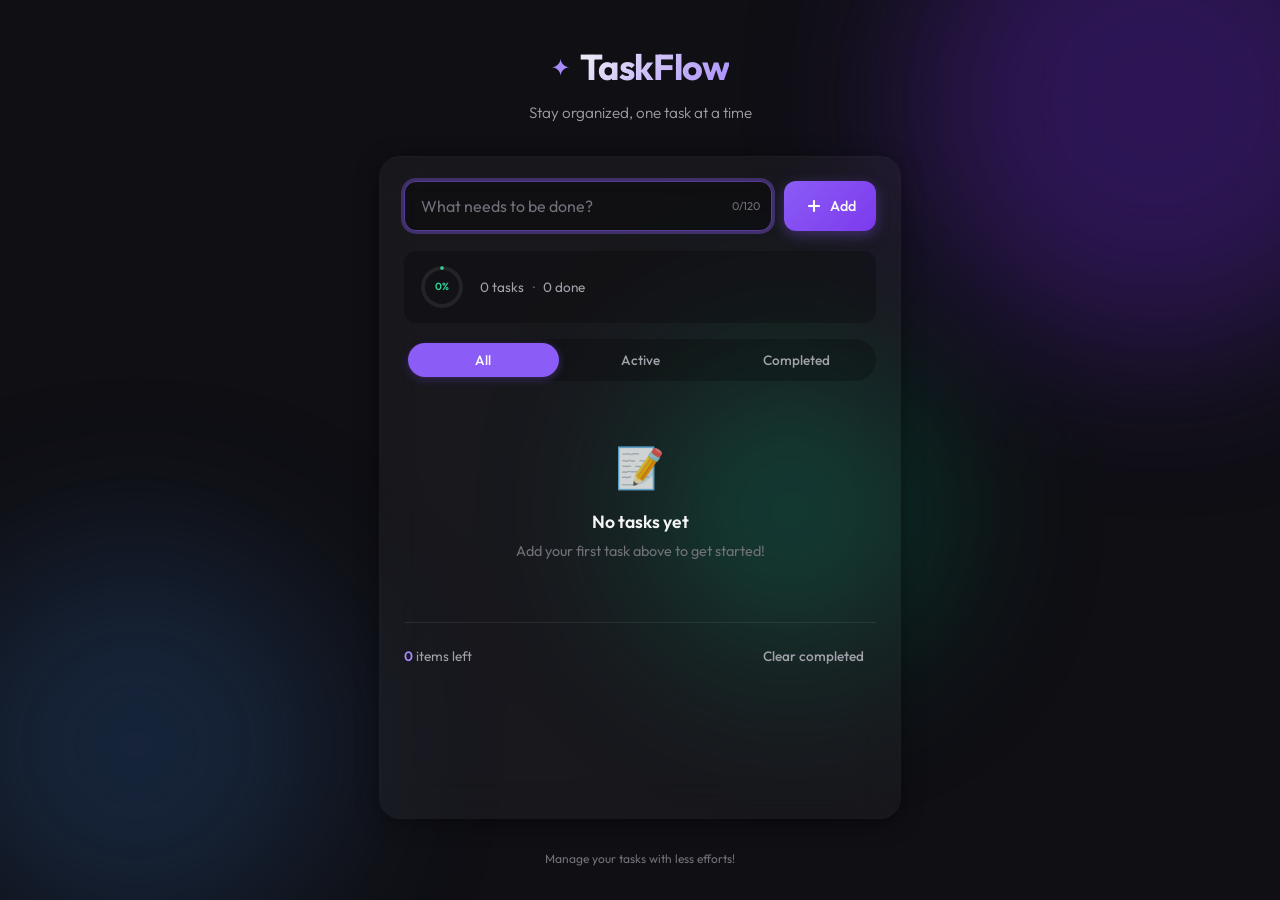
==== index.html @ a025f971 "Add TaskFlow todo app mini project. HTML, CSS, and JavaScript todo list with filters, local storage," ====
<!DOCTYPE html>
<html lang="en">
<head>
  <meta charset="UTF-8">
  <meta name="viewport" content="width=device-width, initial-scale=1.0">
  <meta name="description" content="A beautiful, minimal todo list app built with HTML, CSS, and JavaScript">
  <title>TaskFlow — Todo App</title>
  <link rel="preconnect" href="https://fonts.googleapis.com">
  <link rel="preconnect" href="https://fonts.gstatic.com" crossorigin>
  <link href="https://fonts.googleapis.com/css2?family=Outfit:wght@300;400;500;600;700&display=swap" rel="stylesheet">
  <link rel="stylesheet" href="css/style.css">
</head>
<body>
  <div class="background-shapes" aria-hidden="true">
    <div class="shape shape-1"></div>
    <div class="shape shape-2"></div>
    <div class="shape shape-3"></div>
  </div>

  <main class="app">
    <header class="app-header">
      <div class="logo">
        <span class="logo-icon" aria-hidden="true">✦</span>
        <h1>TaskFlow</h1>
      </div>
      <p class="tagline">Stay organized, one task at a time</p>
    </header>

    <section class="todo-card" aria-labelledby="todo-heading">
      <h2 id="todo-heading" class="visually-hidden">Your tasks</h2>

      <form class="todo-form" id="todo-form" autocomplete="off">
        <label for="todo-input" class="visually-hidden">New task</label>
        <div class="input-wrapper">
          <input
            type="text"
            id="todo-input"
            class="todo-input"
            placeholder="What needs to be done?"
            maxlength="120"
            aria-describedby="char-count"
          >
          <span id="char-count" class="char-count" aria-live="polite">0/120</span>
        </div>
        <button type="submit" class="btn btn-primary" id="add-btn" aria-label="Add task">
          <svg width="20" height="20" viewBox="0 0 24 24" fill="none" stroke="currentColor" stroke-width="2.5" aria-hidden="true">
            <line x1="12" y1="5" x2="12" y2="19"></line>
            <line x1="5" y1="12" x2="19" y2="12"></line>
          </svg>
          <span>Add</span>
        </button>
      </form>

      <div class="stats-bar" id="stats-bar" hidden>
        <div class="progress-ring-wrapper">
          <svg class="progress-ring" viewBox="0 0 36 36" aria-hidden="true">
            <circle class="progress-ring-bg" cx="18" cy="18" r="15.5"></circle>
            <circle class="progress-ring-fill" id="progress-ring" cx="18" cy="18" r="15.5"></circle>
          </svg>
          <span class="progress-text" id="progress-text">0%</span>
        </div>
        <div class="stats-details">
          <span id="task-count">0 tasks</span>
          <span class="stats-divider">·</span>
          <span id="completed-count">0 done</span>
        </div>
      </div>

      <nav class="filters" role="tablist" aria-label="Filter tasks">
        <button type="button" class="filter-btn active" data-filter="all" role="tab" aria-selected="true">All</button>
        <button type="button" class="filter-btn" data-filter="active" role="tab" aria-selected="false">Active</button>
        <button type="button" class="filter-btn" data-filter="completed" role="tab" aria-selected="false">Completed</button>
      </nav>

      <ul class="todo-list" id="todo-list" role="list" aria-live="polite"></ul>

      <div class="empty-state" id="empty-state">
        <div class="empty-icon" aria-hidden="true">📝</div>
        <h3>No tasks yet</h3>
        <p>Add your first task above to get started!</p>
      </div>

      <footer class="todo-footer" id="todo-footer" hidden>
        <span id="items-left"><strong>0</strong> items left</span>
        <button type="button" class="btn btn-ghost" id="clear-completed">Clear completed</button>
      </footer>
    </section>

    <footer class="app-footer">
      <p>Manage your tasks with less efforts!</p>
    </footer>
  </main>

  <div class="toast-container" id="toast-container" aria-live="assertive" aria-atomic="true"></div>

  <script src="js/app.js"></script>
</body>
</html>
---- css/style.css ----
/* ===== CSS Variables & Reset ===== */
:root {
  --bg-primary: #0f0f14;
  --bg-card: rgba(255, 255, 255, 0.04);
  --bg-card-hover: rgba(255, 255, 255, 0.07);
  --border-subtle: rgba(255, 255, 255, 0.08);
  --border-focus: rgba(139, 92, 246, 0.6);
  --text-primary: #f4f4f5;
  --text-secondary: #a1a1aa;
  --text-muted: #71717a;
  --accent: #8b5cf6;
  --accent-light: #a78bfa;
  --accent-glow: rgba(139, 92, 246, 0.35);
  --success: #34d399;
  --success-bg: rgba(52, 211, 153, 0.12);
  --danger: #f87171;
  --danger-bg: rgba(248, 113, 113, 0.12);
  --radius-sm: 8px;
  --radius-md: 12px;
  --radius-lg: 20px;
  --radius-full: 9999px;
  --shadow-card: 0 4px 24px rgba(0, 0, 0, 0.4), 0 0 0 1px var(--border-subtle);
  --transition: 0.2s cubic-bezier(0.4, 0, 0.2, 1);
  --font: 'Outfit', system-ui, sans-serif;
}

*,
*::before,
*::after {
  box-sizing: border-box;
  margin: 0;
  padding: 0;
}

html {
  font-size: 16px;
  scroll-behavior: smooth;
}

body {
  font-family: var(--font);
  background: var(--bg-primary);
  color: var(--text-primary);
  min-height: 100vh;
  line-height: 1.5;
  -webkit-font-smoothing: antialiased;
}

.visually-hidden {
  position: absolute;
  width: 1px;
  height: 1px;
  padding: 0;
  margin: -1px;
  overflow: hidden;
  clip: rect(0, 0, 0, 0);
  white-space: nowrap;
  border: 0;
}

/* ===== Background ===== */
.background-shapes {
  position: fixed;
  inset: 0;
  overflow: hidden;
  pointer-events: none;
  z-index: 0;
}

.shape {
  position: absolute;
  border-radius: 50%;
  filter: blur(80px);
  opacity: 0.5;
}

.shape-1 {
  width: 500px;
  height: 500px;
  background: #4c1d95;
  top: -150px;
  right: -10%;
  animation: float 20s ease-in-out infinite;
}

.shape-2 {
  width: 400px;
  height: 400px;
  background: #1e3a5f;
  bottom: -5%;
  left: -5%;
  animation: float 25s ease-in-out infinite reverse;
}

.shape-3 {
  width: 300px;
  height: 300px;
  background: #065f46;
  top: 40%;
  left: 50%;
  animation: float 18s ease-in-out infinite 2s;
}

@keyframes float {
  0%, 100% { transform: translate(0, 0) scale(1); }
  33% { transform: translate(30px, -20px) scale(1.05); }
  66% { transform: translate(-20px, 15px) scale(0.95); }
}

/* ===== Layout ===== */
.app {
  position: relative;
  z-index: 1;
  max-width: 560px;
  margin: 0 auto;
  padding: 2.5rem 1.25rem 2rem;
  min-height: 100vh;
  display: flex;
  flex-direction: column;
}

.app-header {
  text-align: center;
  margin-bottom: 2rem;
}

.logo {
  display: flex;
  align-items: center;
  justify-content: center;
  gap: 0.6rem;
  margin-bottom: 0.5rem;
}

.logo-icon {
  font-size: 1.5rem;
  color: var(--accent-light);
  animation: pulse 3s ease-in-out infinite;
}

@keyframes pulse {
  0%, 100% { opacity: 1; transform: scale(1); }
  50% { opacity: 0.7; transform: scale(1.1); }
}

.app-header h1 {
  font-size: 2.25rem;
  font-weight: 700;
  letter-spacing: -0.02em;
  background: linear-gradient(135deg, var(--text-primary) 0%, var(--accent-light) 100%);
  -webkit-background-clip: text;
  -webkit-text-fill-color: transparent;
  background-clip: text;
}

.tagline {
  color: var(--text-secondary);
  font-size: 0.95rem;
  font-weight: 300;
}

/* ===== Card ===== */
.todo-card {
  background: var(--bg-card);
  backdrop-filter: blur(20px);
  border-radius: var(--radius-lg);
  box-shadow: var(--shadow-card);
  padding: 1.5rem;
  flex: 1;
}

/* ===== Form ===== */
.todo-form {
  display: flex;
  gap: 0.75rem;
  margin-bottom: 1.25rem;
}

.input-wrapper {
  flex: 1;
  position: relative;
}

.todo-input {
  width: 100%;
  padding: 0.875rem 1rem;
  padding-right: 3.5rem;
  background: rgba(0, 0, 0, 0.3);
  border: 1px solid var(--border-subtle);
  border-radius: var(--radius-md);
  color: var(--text-primary);
  font-family: var(--font);
  font-size: 1rem;
  transition: border-color var(--transition), box-shadow var(--transition);
}

.todo-input::placeholder {
  color: var(--text-muted);
}

.todo-input:focus {
  outline: none;
  border-color: var(--border-focus);
  box-shadow: 0 0 0 3px var(--accent-glow);
}

.char-count {
  position: absolute;
  right: 0.75rem;
  top: 50%;
  transform: translateY(-50%);
  font-size: 0.7rem;
  color: var(--text-muted);
  pointer-events: none;
}

.char-count.warning {
  color: #fbbf24;
}

/* ===== Buttons ===== */
.btn {
  display: inline-flex;
  align-items: center;
  justify-content: center;
  gap: 0.4rem;
  padding: 0.875rem 1.25rem;
  border: none;
  border-radius: var(--radius-md);
  font-family: var(--font);
  font-size: 0.9rem;
  font-weight: 500;
  cursor: pointer;
  transition: all var(--transition);
  white-space: nowrap;
}

.btn-primary {
  background: linear-gradient(135deg, var(--accent) 0%, #7c3aed 100%);
  color: white;
  box-shadow: 0 4px 14px var(--accent-glow);
}

.btn-primary:hover {
  transform: translateY(-1px);
  box-shadow: 0 6px 20px var(--accent-glow);
}

.btn-primary:active {
  transform: translateY(0);
}

.btn-primary:disabled {
  opacity: 0.5;
  cursor: not-allowed;
  transform: none;
}

.btn-ghost {
  background: transparent;
  color: var(--text-secondary);
  padding: 0.5rem 0.75rem;
  font-size: 0.85rem;
}

.btn-ghost:hover {
  color: var(--danger);
  background: var(--danger-bg);
}

.btn-icon {
  width: 36px;
  height: 36px;
  padding: 0;
  background: transparent;
  border: none;
  border-radius: var(--radius-sm);
  color: var(--text-muted);
  cursor: pointer;
  display: flex;
  align-items: center;
  justify-content: center;
  transition: all var(--transition);
  flex-shrink: 0;
}

.btn-icon:hover {
  background: var(--bg-card-hover);
  color: var(--text-primary);
}

.btn-icon.delete:hover {
  color: var(--danger);
  background: var(--danger-bg);
}

.btn-icon.edit:hover {
  color: var(--accent-light);
  background: rgba(139, 92, 246, 0.15);
}

/* ===== Stats Bar ===== */
.stats-bar {
  display: flex;
  align-items: center;
  gap: 1rem;
  padding: 0.875rem 1rem;
  background: rgba(0, 0, 0, 0.25);
  border-radius: var(--radius-md);
  margin-bottom: 1rem;
  animation: slideDown 0.3s ease;
}

@keyframes slideDown {
  from { opacity: 0; transform: translateY(-8px); }
  to { opacity: 1; transform: translateY(0); }
}

.progress-ring-wrapper {
  position: relative;
  width: 44px;
  height: 44px;
  flex-shrink: 0;
}

.progress-ring {
  width: 100%;
  height: 100%;
  transform: rotate(-90deg);
}

.progress-ring-bg {
  fill: none;
  stroke: rgba(255, 255, 255, 0.08);
  stroke-width: 3;
}

.progress-ring-fill {
  fill: none;
  stroke: var(--success);
  stroke-width: 3;
  stroke-linecap: round;
  stroke-dasharray: 97.4;
  stroke-dashoffset: 97.4;
  transition: stroke-dashoffset 0.5s ease;
}

.progress-text {
  position: absolute;
  inset: 0;
  display: flex;
  align-items: center;
  justify-content: center;
  font-size: 0.65rem;
  font-weight: 600;
  color: var(--success);
}

.stats-details {
  font-size: 0.85rem;
  color: var(--text-secondary);
}

.stats-divider {
  margin: 0 0.35rem;
  color: var(--text-muted);
}

/* ===== Filters ===== */
.filters {
  display: flex;
  gap: 0.35rem;
  padding: 0.25rem;
  background: rgba(0, 0, 0, 0.25);
  border-radius: var(--radius-full);
  margin-bottom: 1rem;
}

.filter-btn {
  flex: 1;
  padding: 0.5rem 0.75rem;
  background: transparent;
  border: none;
  border-radius: var(--radius-full);
  color: var(--text-secondary);
  font-family: var(--font);
  font-size: 0.85rem;
  font-weight: 500;
  cursor: pointer;
  transition: all var(--transition);
}

.filter-btn:hover {
  color: var(--text-primary);
}

.filter-btn.active {
  background: var(--accent);
  color: white;
  box-shadow: 0 2px 8px var(--accent-glow);
}

/* ===== Todo List ===== */
.todo-list {
  list-style: none;
  display: flex;
  flex-direction: column;
  gap: 0.5rem;
  min-height: 0;
}

.todo-item {
  display: flex;
  align-items: center;
  gap: 0.75rem;
  padding: 0.875rem 1rem;
  background: rgba(0, 0, 0, 0.2);
  border: 1px solid var(--border-subtle);
  border-radius: var(--radius-md);
  animation: itemEnter 0.3s ease;
  transition: all var(--transition);
}

.todo-item:hover {
  background: var(--bg-card-hover);
  border-color: rgba(255, 255, 255, 0.12);
}

.todo-item.removing {
  animation: itemExit 0.25s ease forwards;
}

.todo-item.completed {
  opacity: 0.65;
}

.todo-item.completed .todo-text {
  text-decoration: line-through;
  color: var(--text-muted);
}

@keyframes itemEnter {
  from { opacity: 0; transform: translateX(-12px); }
  to { opacity: 1; transform: translateX(0); }
}

@keyframes itemExit {
  to { opacity: 0; transform: translateX(12px); height: 0; padding: 0; margin: 0; border: none; }
}

/* Custom Checkbox */
.todo-checkbox {
  position: relative;
  width: 22px;
  height: 22px;
  flex-shrink: 0;
  cursor: pointer;
}

.todo-checkbox input {
  position: absolute;
  opacity: 0;
  width: 100%;
  height: 100%;
  cursor: pointer;
  z-index: 1;
}

.checkbox-custom {
  width: 22px;
  height: 22px;
  border: 2px solid var(--text-muted);
  border-radius: 6px;
  display: flex;
  align-items: center;
  justify-content: center;
  transition: all var(--transition);
}

.todo-checkbox input:focus-visible + .checkbox-custom {
  box-shadow: 0 0 0 3px var(--accent-glow);
}

.todo-checkbox input:checked + .checkbox-custom {
  background: var(--success);
  border-color: var(--success);
}

.checkbox-custom svg {
  width: 14px;
  height: 14px;
  stroke: white;
  stroke-width: 3;
  opacity: 0;
  transform: scale(0.5);
  transition: all var(--transition);
}

.todo-checkbox input:checked + .checkbox-custom svg {
  opacity: 1;
  transform: scale(1);
}

.todo-text {
  flex: 1;
  font-size: 0.95rem;
  word-break: break-word;
  cursor: default;
  padding: 0.15rem 0;
}

.todo-content {
  flex: 1;
  min-width: 0;
}

.todo-content .todo-text {
  display: block;
}

.todo-text.editing {
  cursor: text;
}

.todo-edit-input {
  flex: 1;
  padding: 0.35rem 0.5rem;
  background: rgba(0, 0, 0, 0.4);
  border: 1px solid var(--accent);
  border-radius: var(--radius-sm);
  color: var(--text-primary);
  font-family: var(--font);
  font-size: 0.95rem;
}

.todo-edit-input:focus {
  outline: none;
  box-shadow: 0 0 0 2px var(--accent-glow);
}

.todo-actions {
  display: flex;
  gap: 0.25rem;
  opacity: 0;
  transition: opacity var(--transition);
}

.todo-item:hover .todo-actions,
.todo-item:focus-within .todo-actions {
  opacity: 1;
}

.todo-date {
  font-size: 0.7rem;
  color: var(--text-muted);
  margin-top: 0.15rem;
}

/* ===== Empty State ===== */
.empty-state {
  text-align: center;
  padding: 2.5rem 1rem;
  color: var(--text-secondary);
}

.empty-state.hidden {
  display: none;
}

.empty-icon {
  font-size: 2.5rem;
  margin-bottom: 0.75rem;
  opacity: 0.8;
}

.empty-state h3 {
  font-size: 1.1rem;
  font-weight: 600;
  color: var(--text-primary);
  margin-bottom: 0.35rem;
}

.empty-state p {
  font-size: 0.9rem;
  color: var(--text-muted);
}

/* ===== Footer ===== */
.todo-footer {
  display: flex;
  align-items: center;
  justify-content: space-between;
  margin-top: 1.25rem;
  padding-top: 1rem;
  border-top: 1px solid var(--border-subtle);
  font-size: 0.85rem;
  color: var(--text-secondary);
}

.todo-footer strong {
  color: var(--accent-light);
  font-weight: 600;
}

.app-footer {
  text-align: center;
  margin-top: 2rem;
  font-size: 0.75rem;
  color: var(--text-muted);
}

/* ===== Toast ===== */
.toast-container {
  position: fixed;
  bottom: 1.5rem;
  left: 50%;
  transform: translateX(-50%);
  z-index: 100;
  display: flex;
  flex-direction: column;
  gap: 0.5rem;
  pointer-events: none;
}

.toast {
  padding: 0.75rem 1.25rem;
  background: rgba(30, 30, 36, 0.95);
  backdrop-filter: blur(12px);
  border: 1px solid var(--border-subtle);
  border-radius: var(--radius-full);
  font-size: 0.85rem;
  color: var(--text-primary);
  box-shadow: 0 8px 24px rgba(0, 0, 0, 0.4);
  animation: toastIn 0.3s ease, toastOut 0.3s ease 2.2s forwards;
}

.toast.success {
  border-color: rgba(52, 211, 153, 0.3);
}

.toast.error {
  border-color: rgba(248, 113, 113, 0.3);
}

@keyframes toastIn {
  from { opacity: 0; transform: translateY(12px); }
  to { opacity: 1; transform: translateY(0); }
}

@keyframes toastOut {
  to { opacity: 0; transform: translateY(-8px); }
}

/* ===== Responsive ===== */
@media (max-width: 480px) {
  .app {
    padding: 1.5rem 1rem;
  }

  .app-header h1 {
    font-size: 1.85rem;
  }

  .todo-form {
    flex-direction: column;
  }

  .btn-primary span {
    display: inline;
  }

  .todo-actions {
    opacity: 1;
  }

  .todo-footer {
    flex-direction: column;
    gap: 0.75rem;
    text-align: center;
  }
}

@media (prefers-reduced-motion: reduce) {
  *, *::before, *::after {
    animation-duration: 0.01ms !important;
    transition-duration: 0.01ms !important;
  }
}
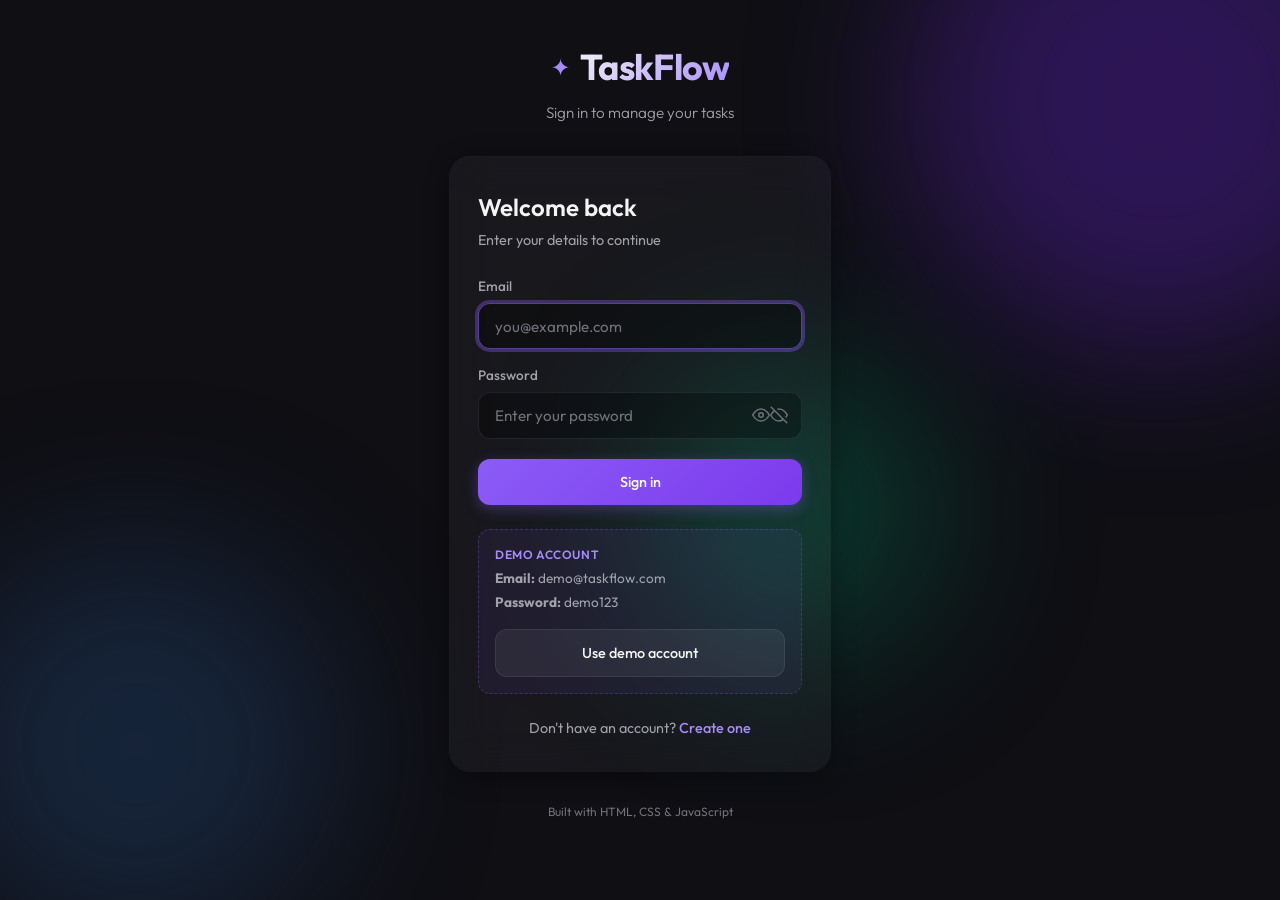
==== commit 78d54498: "Add login and signup with user authentication. Includes auth pages, demo user, per-user todo storage" ====
--- a/index.html
+++ b/index.html
@@ -19,6 +19,16 @@
 
   <main class="app">
     <header class="app-header">
+      <div class="user-bar" id="user-bar">
+        <div class="user-info">
+          <span class="user-avatar" id="user-avatar" aria-hidden="true">D</span>
+          <div class="user-details">
+            <span class="user-name" id="user-name">User</span>
+            <span class="user-email" id="user-email">user@email.com</span>
+          </div>
+        </div>
+        <button type="button" class="btn btn-ghost btn-logout" id="logout-btn">Logout</button>
+      </div>
       <div class="logo">
         <span class="logo-icon" aria-hidden="true">✦</span>
         <h1>TaskFlow</h1>
@@ -93,6 +103,7 @@
 
   <div class="toast-container" id="toast-container" aria-live="assertive" aria-atomic="true"></div>
 
+  <script src="js/auth.js"></script>
   <script src="js/app.js"></script>
 </body>
 </html>
--- a/css/style.css
+++ b/css/style.css
@@ -686,3 +686,250 @@
     transition-duration: 0.01ms !important;
   }
 }
+
+/* ===== Auth Pages ===== */
+.auth-page {
+  max-width: 420px;
+}
+
+.auth-card {
+  background: var(--bg-card);
+  backdrop-filter: blur(20px);
+  border-radius: var(--radius-lg);
+  box-shadow: var(--shadow-card);
+  padding: 2rem 1.75rem;
+  animation: slideDown 0.4s ease;
+}
+
+.auth-title {
+  font-size: 1.5rem;
+  font-weight: 600;
+  margin-bottom: 0.35rem;
+}
+
+.auth-subtitle {
+  color: var(--text-secondary);
+  font-size: 0.9rem;
+  margin-bottom: 1.5rem;
+}
+
+.auth-form {
+  display: flex;
+  flex-direction: column;
+  gap: 1rem;
+}
+
+.form-group {
+  display: flex;
+  flex-direction: column;
+  gap: 0.4rem;
+}
+
+.form-group label {
+  font-size: 0.85rem;
+  font-weight: 500;
+  color: var(--text-secondary);
+}
+
+.auth-input {
+  width: 100%;
+  padding: 0.8rem 1rem;
+  background: rgba(0, 0, 0, 0.3);
+  border: 1px solid var(--border-subtle);
+  border-radius: var(--radius-md);
+  color: var(--text-primary);
+  font-family: var(--font);
+  font-size: 0.95rem;
+  transition: border-color var(--transition), box-shadow var(--transition);
+}
+
+.auth-input::placeholder {
+  color: var(--text-muted);
+}
+
+.auth-input:focus {
+  outline: none;
+  border-color: var(--border-focus);
+  box-shadow: 0 0 0 3px var(--accent-glow);
+}
+
+.password-wrapper {
+  position: relative;
+}
+
+.password-wrapper .auth-input {
+  padding-right: 2.75rem;
+}
+
+.toggle-password {
+  position: absolute;
+  right: 0.65rem;
+  top: 50%;
+  transform: translateY(-50%);
+  background: none;
+  border: none;
+  color: var(--text-muted);
+  cursor: pointer;
+  padding: 0.25rem;
+  display: flex;
+  align-items: center;
+  justify-content: center;
+  border-radius: var(--radius-sm);
+  transition: color var(--transition);
+}
+
+.toggle-password:hover {
+  color: var(--text-primary);
+}
+
+.form-error {
+  font-size: 0.85rem;
+  color: var(--danger);
+  background: var(--danger-bg);
+  padding: 0.65rem 0.85rem;
+  border-radius: var(--radius-sm);
+  border: 1px solid rgba(248, 113, 113, 0.2);
+}
+
+.btn-full {
+  width: 100%;
+  margin-top: 0.25rem;
+}
+
+.btn-secondary {
+  background: rgba(255, 255, 255, 0.06);
+  color: var(--text-primary);
+  border: 1px solid var(--border-subtle);
+}
+
+.btn-secondary:hover {
+  background: rgba(255, 255, 255, 0.1);
+  transform: translateY(-1px);
+}
+
+.demo-credentials {
+  margin-top: 1.5rem;
+  padding: 1rem;
+  background: rgba(139, 92, 246, 0.08);
+  border: 1px dashed rgba(139, 92, 246, 0.3);
+  border-radius: var(--radius-md);
+  font-size: 0.85rem;
+  color: var(--text-secondary);
+}
+
+.demo-label {
+  font-size: 0.75rem;
+  font-weight: 600;
+  text-transform: uppercase;
+  letter-spacing: 0.05em;
+  color: var(--accent-light);
+  margin-bottom: 0.5rem;
+}
+
+.demo-credentials p {
+  margin-bottom: 0.25rem;
+}
+
+.demo-credentials .btn {
+  margin-top: 0.75rem;
+}
+
+.auth-switch {
+  text-align: center;
+  margin-top: 1.5rem;
+  font-size: 0.9rem;
+  color: var(--text-secondary);
+}
+
+.auth-switch a {
+  color: var(--accent-light);
+  text-decoration: none;
+  font-weight: 500;
+  transition: color var(--transition);
+}
+
+.auth-switch a:hover {
+  color: var(--accent);
+  text-decoration: underline;
+}
+
+/* ===== User Bar ===== */
+.user-bar {
+  display: flex;
+  align-items: center;
+  justify-content: space-between;
+  gap: 1rem;
+  padding: 0.75rem 1rem;
+  margin-bottom: 1.5rem;
+  background: var(--bg-card);
+  border: 1px solid var(--border-subtle);
+  border-radius: var(--radius-md);
+  backdrop-filter: blur(12px);
+}
+
+.user-info {
+  display: flex;
+  align-items: center;
+  gap: 0.75rem;
+  min-width: 0;
+}
+
+.user-avatar {
+  width: 40px;
+  height: 40px;
+  border-radius: var(--radius-full);
+  background: linear-gradient(135deg, var(--accent) 0%, #7c3aed 100%);
+  display: flex;
+  align-items: center;
+  justify-content: center;
+  font-weight: 600;
+  font-size: 1rem;
+  flex-shrink: 0;
+  box-shadow: 0 2px 8px var(--accent-glow);
+}
+
+.user-details {
+  display: flex;
+  flex-direction: column;
+  min-width: 0;
+}
+
+.user-name {
+  font-weight: 600;
+  font-size: 0.9rem;
+  white-space: nowrap;
+  overflow: hidden;
+  text-overflow: ellipsis;
+}
+
+.user-email {
+  font-size: 0.75rem;
+  color: var(--text-muted);
+  white-space: nowrap;
+  overflow: hidden;
+  text-overflow: ellipsis;
+}
+
+.btn-logout {
+  flex-shrink: 0;
+}
+
+@media (max-width: 480px) {
+  .auth-card {
+    padding: 1.5rem 1.25rem;
+  }
+
+  .user-bar {
+    flex-direction: column;
+    align-items: stretch;
+    text-align: center;
+  }
+
+  .user-info {
+    justify-content: center;
+  }
+
+  .btn-logout {
+    width: 100%;
+  }
+}
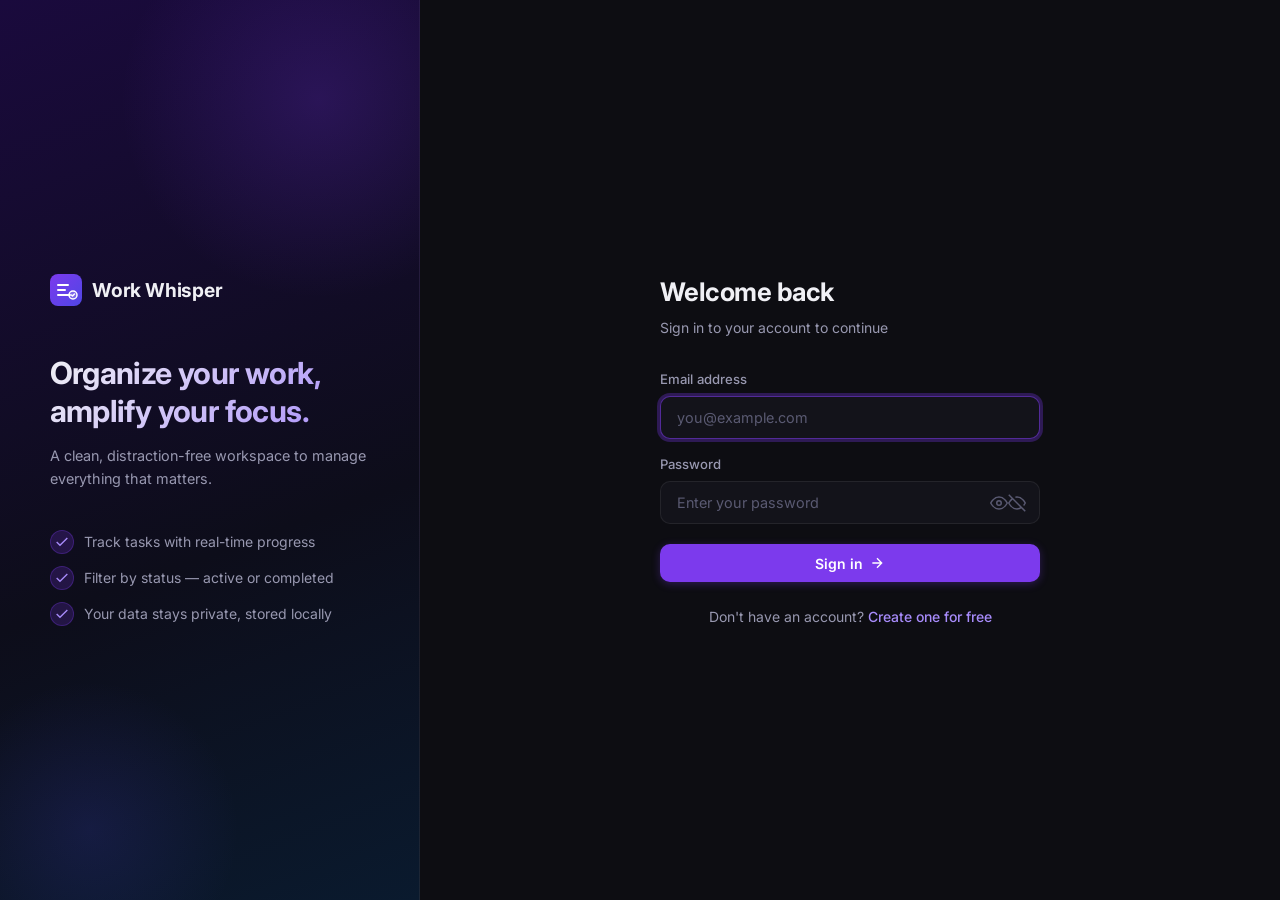
==== commit 400a1b5a: "Redesign: professional dashboard layout, rename to Work Whisper, remove demo user" ====
--- a/index.html
+++ b/index.html
@@ -3,103 +3,168 @@
 <head>
   <meta charset="UTF-8">
   <meta name="viewport" content="width=device-width, initial-scale=1.0">
-  <meta name="description" content="A beautiful, minimal todo list app built with HTML, CSS, and JavaScript">
-  <title>TaskFlow — Todo App</title>
+  <meta name="description" content="Work Whisper — your personal task management dashboard">
+  <title>Work Whisper — Dashboard</title>
   <link rel="preconnect" href="https://fonts.googleapis.com">
   <link rel="preconnect" href="https://fonts.gstatic.com" crossorigin>
-  <link href="https://fonts.googleapis.com/css2?family=Outfit:wght@300;400;500;600;700&display=swap" rel="stylesheet">
+  <link href="https://fonts.googleapis.com/css2?family=Inter:wght@300;400;500;600;700&display=swap" rel="stylesheet">
   <link rel="stylesheet" href="css/style.css">
 </head>
-<body>
-  <div class="background-shapes" aria-hidden="true">
-    <div class="shape shape-1"></div>
-    <div class="shape shape-2"></div>
-    <div class="shape shape-3"></div>
-  </div>
+<body class="app-body">
 
-  <main class="app">
-    <header class="app-header">
-      <div class="user-bar" id="user-bar">
-        <div class="user-info">
-          <span class="user-avatar" id="user-avatar" aria-hidden="true">D</span>
-          <div class="user-details">
-            <span class="user-name" id="user-name">User</span>
-            <span class="user-email" id="user-email">user@email.com</span>
-          </div>
+  <!-- Sidebar -->
+  <aside class="sidebar" id="sidebar">
+    <div class="sidebar-header">
+      <div class="sidebar-logo">
+        <svg width="28" height="28" viewBox="0 0 32 32" fill="none" aria-hidden="true">
+          <rect width="32" height="32" rx="8" fill="url(#sidebarLogoGrad)"/>
+          <path d="M8 11h10M8 16h7M8 21h12" stroke="white" stroke-width="2" stroke-linecap="round"/>
+          <circle cx="23" cy="21" r="4" fill="white" fill-opacity="0.2" stroke="white" stroke-width="1.5"/>
+          <path d="M21.5 21l1 1 2-2" stroke="white" stroke-width="1.5" stroke-linecap="round" stroke-linejoin="round"/>
+          <defs>
+            <linearGradient id="sidebarLogoGrad" x1="0" y1="0" x2="32" y2="32" gradientUnits="userSpaceOnUse">
+              <stop stop-color="#7c3aed"/>
+              <stop offset="1" stop-color="#4f46e5"/>
+            </linearGradient>
+          </defs>
+        </svg>
+        <span>Work Whisper</span>
+      </div>
+    </div>
+
+    <nav class="sidebar-nav" aria-label="Task filters">
+      <p class="sidebar-section-label">Views</p>
+      <button type="button" class="sidebar-nav-item active" data-filter="all" aria-current="page">
+        <svg width="16" height="16" viewBox="0 0 24 24" fill="none" stroke="currentColor" stroke-width="2" aria-hidden="true"><rect x="3" y="3" width="7" height="7"/><rect x="14" y="3" width="7" height="7"/><rect x="14" y="14" width="7" height="7"/><rect x="3" y="14" width="7" height="7"/></svg>
+        All Tasks
+        <span class="nav-badge" id="badge-all">0</span>
+      </button>
+      <button type="button" class="sidebar-nav-item" data-filter="active">
+        <svg width="16" height="16" viewBox="0 0 24 24" fill="none" stroke="currentColor" stroke-width="2" aria-hidden="true"><circle cx="12" cy="12" r="10"/><polyline points="12 6 12 12 16 14"/></svg>
+        Active
+        <span class="nav-badge" id="badge-active">0</span>
+      </button>
+      <button type="button" class="sidebar-nav-item" data-filter="completed">
+        <svg width="16" height="16" viewBox="0 0 24 24" fill="none" stroke="currentColor" stroke-width="2" aria-hidden="true"><polyline points="20 6 9 17 4 12"/></svg>
+        Completed
+        <span class="nav-badge" id="badge-completed">0</span>
+      </button>
+    </nav>
+
+    <div class="sidebar-progress" id="sidebar-progress" hidden>
+      <p class="sidebar-section-label">Progress</p>
+      <div class="progress-card">
+        <div class="progress-bar-wrap">
+          <div class="progress-bar-fill" id="progress-bar-fill"></div>
         </div>
-        <button type="button" class="btn btn-ghost btn-logout" id="logout-btn">Logout</button>
+        <div class="progress-labels">
+          <span id="progress-label-done">0 done</span>
+          <span id="progress-label-pct">0%</span>
+        </div>
       </div>
-      <div class="logo">
-        <span class="logo-icon" aria-hidden="true">✦</span>
-        <h1>TaskFlow</h1>
+    </div>
+
+    <div class="sidebar-footer">
+      <div class="sidebar-user" id="sidebar-user">
+        <span class="sidebar-avatar" id="user-avatar" aria-hidden="true">?</span>
+        <div class="sidebar-user-info">
+          <span class="sidebar-user-name" id="user-name">Loading…</span>
+          <span class="sidebar-user-email" id="user-email"></span>
+        </div>
       </div>
-      <p class="tagline">Stay organized, one task at a time</p>
+      <button type="button" class="btn-logout" id="logout-btn" aria-label="Sign out">
+        <svg width="16" height="16" viewBox="0 0 24 24" fill="none" stroke="currentColor" stroke-width="2" aria-hidden="true">
+          <path d="M9 21H5a2 2 0 0 1-2-2V5a2 2 0 0 1 2-2h4"/>
+          <polyline points="16 17 21 12 16 7"/>
+          <line x1="21" y1="12" x2="9" y2="12"/>
+        </svg>
+        Sign out
+      </button>
+    </div>
+  </aside>
+
+  <!-- Main content -->
+  <div class="main-wrapper">
+    <header class="topbar">
+      <div class="topbar-left">
+        <button type="button" class="sidebar-toggle" id="sidebar-toggle" aria-label="Toggle sidebar" aria-expanded="false">
+          <svg width="20" height="20" viewBox="0 0 24 24" fill="none" stroke="currentColor" stroke-width="2" aria-hidden="true">
+            <line x1="3" y1="6" x2="21" y2="6"/>
+            <line x1="3" y1="12" x2="21" y2="12"/>
+            <line x1="3" y1="18" x2="21" y2="18"/>
+          </svg>
+        </button>
+        <div>
+          <h1 class="topbar-title" id="topbar-title">All Tasks</h1>
+          <p class="topbar-subtitle" id="topbar-subtitle">Manage and track your tasks</p>
+        </div>
+      </div>
+      <div class="topbar-stats" id="topbar-stats">
+        <div class="stat-chip">
+          <span class="stat-chip-value" id="stat-total">0</span>
+          <span class="stat-chip-label">Total</span>
+        </div>
+        <div class="stat-chip stat-chip--active">
+          <span class="stat-chip-value" id="stat-active">0</span>
+          <span class="stat-chip-label">Active</span>
+        </div>
+        <div class="stat-chip stat-chip--done">
+          <span class="stat-chip-value" id="stat-done">0</span>
+          <span class="stat-chip-label">Done</span>
+        </div>
+      </div>
     </header>
 
-    <section class="todo-card" aria-labelledby="todo-heading">
-      <h2 id="todo-heading" class="visually-hidden">Your tasks</h2>
+    <main class="content" id="main-content">
+      <!-- Add task form -->
+      <section class="add-task-section" aria-label="Add a new task">
+        <form class="add-task-form" id="todo-form" autocomplete="off">
+          <label for="todo-input" class="visually-hidden">New task</label>
+          <div class="input-wrapper">
+            <span class="input-icon" aria-hidden="true">
+              <svg width="18" height="18" viewBox="0 0 24 24" fill="none" stroke="currentColor" stroke-width="2"><line x1="12" y1="5" x2="12" y2="19"/><line x1="5" y1="12" x2="19" y2="12"/></svg>
+            </span>
+            <input
+              type="text"
+              id="todo-input"
+              class="todo-input"
+              placeholder="Add a new task…"
+              maxlength="120"
+              aria-describedby="char-count"
+            >
+            <span id="char-count" class="char-count" aria-live="polite">0/120</span>
+          </div>
+          <button type="submit" class="btn btn-primary" id="add-btn" aria-label="Add task">
+            Add Task
+          </button>
+        </form>
+      </section>
 
-      <form class="todo-form" id="todo-form" autocomplete="off">
-        <label for="todo-input" class="visually-hidden">New task</label>
-        <div class="input-wrapper">
-          <input
-            type="text"
-            id="todo-input"
-            class="todo-input"
-            placeholder="What needs to be done?"
-            maxlength="120"
-            aria-describedby="char-count"
-          >
-          <span id="char-count" class="char-count" aria-live="polite">0/120</span>
+      <!-- Task list -->
+      <section class="task-list-section" aria-labelledby="task-list-heading">
+        <h2 id="task-list-heading" class="visually-hidden">Your tasks</h2>
+
+        <ul class="todo-list" id="todo-list" role="list" aria-live="polite"></ul>
+
+        <div class="empty-state" id="empty-state">
+          <div class="empty-icon" aria-hidden="true">
+            <svg width="48" height="48" viewBox="0 0 24 24" fill="none" stroke="currentColor" stroke-width="1.5" opacity="0.4"><path d="M9 5H7a2 2 0 0 0-2 2v12a2 2 0 0 0 2 2h10a2 2 0 0 0 2-2V7a2 2 0 0 0-2-2h-2"/><rect x="9" y="3" width="6" height="4" rx="2"/><line x1="9" y1="12" x2="15" y2="12"/><line x1="9" y1="16" x2="13" y2="16"/></svg>
+          </div>
+          <h3>No tasks here</h3>
+          <p>Add your first task above to get started.</p>
         </div>
-        <button type="submit" class="btn btn-primary" id="add-btn" aria-label="Add task">
-          <svg width="20" height="20" viewBox="0 0 24 24" fill="none" stroke="currentColor" stroke-width="2.5" aria-hidden="true">
-            <line x1="12" y1="5" x2="12" y2="19"></line>
-            <line x1="5" y1="12" x2="19" y2="12"></line>
-          </svg>
-          <span>Add</span>
-        </button>
-      </form>
+      </section>
 
-      <div class="stats-bar" id="stats-bar" hidden>
-        <div class="progress-ring-wrapper">
-          <svg class="progress-ring" viewBox="0 0 36 36" aria-hidden="true">
-            <circle class="progress-ring-bg" cx="18" cy="18" r="15.5"></circle>
-            <circle class="progress-ring-fill" id="progress-ring" cx="18" cy="18" r="15.5"></circle>
-          </svg>
-          <span class="progress-text" id="progress-text">0%</span>
-        </div>
-        <div class="stats-details">
-          <span id="task-count">0 tasks</span>
-          <span class="stats-divider">·</span>
-          <span id="completed-count">0 done</span>
-        </div>
-      </div>
-
-      <nav class="filters" role="tablist" aria-label="Filter tasks">
-        <button type="button" class="filter-btn active" data-filter="all" role="tab" aria-selected="true">All</button>
-        <button type="button" class="filter-btn" data-filter="active" role="tab" aria-selected="false">Active</button>
-        <button type="button" class="filter-btn" data-filter="completed" role="tab" aria-selected="false">Completed</button>
-      </nav>
-
-      <ul class="todo-list" id="todo-list" role="list" aria-live="polite"></ul>
-
-      <div class="empty-state" id="empty-state">
-        <div class="empty-icon" aria-hidden="true">📝</div>
-        <h3>No tasks yet</h3>
-        <p>Add your first task above to get started!</p>
-      </div>
-
-      <footer class="todo-footer" id="todo-footer" hidden>
+      <!-- Footer actions -->
+      <footer class="task-footer" id="todo-footer" hidden>
         <span id="items-left"><strong>0</strong> items left</span>
         <button type="button" class="btn btn-ghost" id="clear-completed">Clear completed</button>
       </footer>
-    </section>
+    </main>
+  </div>
 
-    <footer class="app-footer">
-      <p>Manage your tasks with less efforts!</p>
-    </footer>
-  </main>
+  <!-- Sidebar overlay for mobile -->
+  <div class="sidebar-overlay" id="sidebar-overlay" aria-hidden="true"></div>
 
   <div class="toast-container" id="toast-container" aria-live="assertive" aria-atomic="true"></div>
 
--- a/css/style.css
+++ b/css/style.css
@@ -1,45 +1,41 @@
 /* ===== CSS Variables & Reset ===== */
 :root {
-  --bg-primary: #0f0f14;
-  --bg-card: rgba(255, 255, 255, 0.04);
-  --bg-card-hover: rgba(255, 255, 255, 0.07);
-  --border-subtle: rgba(255, 255, 255, 0.08);
-  --border-focus: rgba(139, 92, 246, 0.6);
-  --text-primary: #f4f4f5;
-  --text-secondary: #a1a1aa;
-  --text-muted: #71717a;
-  --accent: #8b5cf6;
+  --bg:           #0d0d12;
+  --bg-surface:   #13131a;
+  --bg-elevated:  #1a1a24;
+  --bg-hover:     #1f1f2e;
+  --border:       rgba(255,255,255,0.07);
+  --border-focus: rgba(124,58,237,0.6);
+  --text-primary: #f0f0f5;
+  --text-secondary: #9898b0;
+  --text-muted:   #5a5a72;
+  --accent:       #7c3aed;
   --accent-light: #a78bfa;
-  --accent-glow: rgba(139, 92, 246, 0.35);
-  --success: #34d399;
-  --success-bg: rgba(52, 211, 153, 0.12);
-  --danger: #f87171;
-  --danger-bg: rgba(248, 113, 113, 0.12);
-  --radius-sm: 8px;
-  --radius-md: 12px;
-  --radius-lg: 20px;
-  --radius-full: 9999px;
-  --shadow-card: 0 4px 24px rgba(0, 0, 0, 0.4), 0 0 0 1px var(--border-subtle);
-  --transition: 0.2s cubic-bezier(0.4, 0, 0.2, 1);
-  --font: 'Outfit', system-ui, sans-serif;
-}
-
-*,
-*::before,
-*::after {
-  box-sizing: border-box;
-  margin: 0;
-  padding: 0;
-}
-
-html {
-  font-size: 16px;
-  scroll-behavior: smooth;
-}
+  --accent-glow:  rgba(124,58,237,0.3);
+  --success:      #34d399;
+  --success-bg:   rgba(52,211,153,0.1);
+  --danger:       #f87171;
+  --danger-bg:    rgba(248,113,113,0.1);
+  --warning:      #fbbf24;
+  --sidebar-w:    240px;
+  --topbar-h:     64px;
+  --radius-sm:    6px;
+  --radius-md:    10px;
+  --radius-lg:    14px;
+  --radius-full:  9999px;
+  --shadow-sm:    0 1px 3px rgba(0,0,0,0.4);
+  --shadow-md:    0 4px 16px rgba(0,0,0,0.5);
+  --transition:   0.18s cubic-bezier(0.4,0,0.2,1);
+  --font:         'Inter', system-ui, sans-serif;
+}
+
+*, *::before, *::after { box-sizing: border-box; margin: 0; padding: 0; }
+
+html { font-size: 16px; scroll-behavior: smooth; }
 
 body {
   font-family: var(--font);
-  background: var(--bg-primary);
+  background: var(--bg);
   color: var(--text-primary);
   min-height: 100vh;
   line-height: 1.5;
@@ -47,341 +43,208 @@
 }
 
 .visually-hidden {
-  position: absolute;
-  width: 1px;
-  height: 1px;
-  padding: 0;
-  margin: -1px;
+  position: absolute; width: 1px; height: 1px;
+  padding: 0; margin: -1px; overflow: hidden;
+  clip: rect(0,0,0,0); white-space: nowrap; border: 0;
+}
+
+/* ===== Dashboard Layout ===== */
+.app-body {
+  display: flex;
+  min-height: 100vh;
   overflow: hidden;
-  clip: rect(0, 0, 0, 0);
-  white-space: nowrap;
-  border: 0;
-}
-
-/* ===== Background ===== */
-.background-shapes {
+}
+
+/* ===== Sidebar ===== */
+.sidebar {
+  width: var(--sidebar-w);
+  min-height: 100vh;
+  background: var(--bg-surface);
+  border-right: 1px solid var(--border);
+  display: flex;
+  flex-direction: column;
+  flex-shrink: 0;
   position: fixed;
-  inset: 0;
-  overflow: hidden;
-  pointer-events: none;
-  z-index: 0;
-}
-
-.shape {
-  position: absolute;
-  border-radius: 50%;
-  filter: blur(80px);
-  opacity: 0.5;
-}
-
-.shape-1 {
-  width: 500px;
-  height: 500px;
-  background: #4c1d95;
-  top: -150px;
-  right: -10%;
-  animation: float 20s ease-in-out infinite;
-}
-
-.shape-2 {
-  width: 400px;
-  height: 400px;
-  background: #1e3a5f;
-  bottom: -5%;
-  left: -5%;
-  animation: float 25s ease-in-out infinite reverse;
-}
-
-.shape-3 {
-  width: 300px;
-  height: 300px;
-  background: #065f46;
-  top: 40%;
-  left: 50%;
-  animation: float 18s ease-in-out infinite 2s;
-}
-
-@keyframes float {
-  0%, 100% { transform: translate(0, 0) scale(1); }
-  33% { transform: translate(30px, -20px) scale(1.05); }
-  66% { transform: translate(-20px, 15px) scale(0.95); }
-}
-
-/* ===== Layout ===== */
-.app {
-  position: relative;
-  z-index: 1;
-  max-width: 560px;
-  margin: 0 auto;
-  padding: 2.5rem 1.25rem 2rem;
-  min-height: 100vh;
+  top: 0; left: 0; bottom: 0;
+  z-index: 50;
+  transition: transform var(--transition);
+}
+
+.sidebar-header {
+  padding: 1.25rem 1.25rem 1rem;
+  border-bottom: 1px solid var(--border);
+}
+
+.sidebar-logo {
+  display: flex;
+  align-items: center;
+  gap: 0.6rem;
+  font-size: 1.05rem;
+  font-weight: 700;
+  letter-spacing: -0.01em;
+  color: var(--text-primary);
+}
+
+.sidebar-section-label {
+  font-size: 0.7rem;
+  font-weight: 600;
+  text-transform: uppercase;
+  letter-spacing: 0.08em;
+  color: var(--text-muted);
+  padding: 0 1rem;
+  margin-bottom: 0.35rem;
+}
+
+.sidebar-nav {
+  padding: 1.25rem 0.75rem 0.75rem;
   display: flex;
   flex-direction: column;
-}
-
-.app-header {
-  text-align: center;
-  margin-bottom: 2rem;
-}
-
-.logo {
-  display: flex;
-  align-items: center;
-  justify-content: center;
-  gap: 0.6rem;
-  margin-bottom: 0.5rem;
-}
-
-.logo-icon {
-  font-size: 1.5rem;
-  color: var(--accent-light);
-  animation: pulse 3s ease-in-out infinite;
-}
-
-@keyframes pulse {
-  0%, 100% { opacity: 1; transform: scale(1); }
-  50% { opacity: 0.7; transform: scale(1.1); }
-}
-
-.app-header h1 {
-  font-size: 2.25rem;
-  font-weight: 700;
-  letter-spacing: -0.02em;
-  background: linear-gradient(135deg, var(--text-primary) 0%, var(--accent-light) 100%);
-  -webkit-background-clip: text;
-  -webkit-text-fill-color: transparent;
-  background-clip: text;
-}
-
-.tagline {
-  color: var(--text-secondary);
-  font-size: 0.95rem;
-  font-weight: 300;
-}
-
-/* ===== Card ===== */
-.todo-card {
-  background: var(--bg-card);
-  backdrop-filter: blur(20px);
-  border-radius: var(--radius-lg);
-  box-shadow: var(--shadow-card);
-  padding: 1.5rem;
-  flex: 1;
-}
-
-/* ===== Form ===== */
-.todo-form {
-  display: flex;
-  gap: 0.75rem;
-  margin-bottom: 1.25rem;
-}
-
-.input-wrapper {
-  flex: 1;
-  position: relative;
-}
-
-.todo-input {
-  width: 100%;
-  padding: 0.875rem 1rem;
-  padding-right: 3.5rem;
-  background: rgba(0, 0, 0, 0.3);
-  border: 1px solid var(--border-subtle);
-  border-radius: var(--radius-md);
-  color: var(--text-primary);
-  font-family: var(--font);
-  font-size: 1rem;
-  transition: border-color var(--transition), box-shadow var(--transition);
-}
-
-.todo-input::placeholder {
-  color: var(--text-muted);
-}
-
-.todo-input:focus {
-  outline: none;
-  border-color: var(--border-focus);
-  box-shadow: 0 0 0 3px var(--accent-glow);
-}
-
-.char-count {
-  position: absolute;
-  right: 0.75rem;
-  top: 50%;
-  transform: translateY(-50%);
-  font-size: 0.7rem;
-  color: var(--text-muted);
-  pointer-events: none;
-}
-
-.char-count.warning {
-  color: #fbbf24;
-}
-
-/* ===== Buttons ===== */
-.btn {
-  display: inline-flex;
-  align-items: center;
-  justify-content: center;
-  gap: 0.4rem;
-  padding: 0.875rem 1.25rem;
+  gap: 0.2rem;
+}
+
+.sidebar-nav-item {
+  display: flex;
+  align-items: center;
+  gap: 0.65rem;
+  padding: 0.6rem 0.75rem;
   border: none;
   border-radius: var(--radius-md);
+  background: transparent;
+  color: var(--text-secondary);
   font-family: var(--font);
-  font-size: 0.9rem;
+  font-size: 0.875rem;
   font-weight: 500;
   cursor: pointer;
   transition: all var(--transition);
+  text-align: left;
+  width: 100%;
+}
+
+.sidebar-nav-item:hover {
+  background: var(--bg-hover);
+  color: var(--text-primary);
+}
+
+.sidebar-nav-item.active {
+  background: rgba(124,58,237,0.15);
+  color: var(--accent-light);
+}
+
+.nav-badge {
+  margin-left: auto;
+  background: var(--bg-elevated);
+  color: var(--text-muted);
+  font-size: 0.7rem;
+  font-weight: 600;
+  padding: 0.1rem 0.45rem;
+  border-radius: var(--radius-full);
+  min-width: 20px;
+  text-align: center;
+}
+
+.sidebar-nav-item.active .nav-badge {
+  background: rgba(124,58,237,0.25);
+  color: var(--accent-light);
+}
+
+/* ===== Sidebar Progress ===== */
+.sidebar-progress {
+  padding: 0 0.75rem 0.75rem;
+}
+
+.progress-card {
+  background: var(--bg-elevated);
+  border-radius: var(--radius-md);
+  padding: 0.85rem;
+  border: 1px solid var(--border);
+}
+
+.progress-bar-wrap {
+  height: 6px;
+  background: rgba(255,255,255,0.07);
+  border-radius: var(--radius-full);
+  overflow: hidden;
+  margin-bottom: 0.6rem;
+}
+
+.progress-bar-fill {
+  height: 100%;
+  background: linear-gradient(90deg, var(--accent) 0%, var(--accent-light) 100%);
+  border-radius: var(--radius-full);
+  transition: width 0.5s ease;
+  width: 0%;
+}
+
+.progress-labels {
+  display: flex;
+  justify-content: space-between;
+  font-size: 0.75rem;
+  color: var(--text-muted);
+}
+
+/* ===== Sidebar Footer ===== */
+.sidebar-footer {
+  margin-top: auto;
+  padding: 1rem 0.75rem;
+  border-top: 1px solid var(--border);
+  display: flex;
+  flex-direction: column;
+  gap: 0.75rem;
+}
+
+.sidebar-user {
+  display: flex;
+  align-items: center;
+  gap: 0.65rem;
+  padding: 0.5rem 0.25rem;
+  min-width: 0;
+}
+
+.sidebar-avatar {
+  width: 34px;
+  height: 34px;
+  border-radius: var(--radius-full);
+  background: linear-gradient(135deg, var(--accent) 0%, #4f46e5 100%);
+  display: flex;
+  align-items: center;
+  justify-content: center;
+  font-weight: 700;
+  font-size: 0.85rem;
+  flex-shrink: 0;
+  color: white;
+}
+
+.sidebar-user-info {
+  display: flex;
+  flex-direction: column;
+  min-width: 0;
+}
+
+.sidebar-user-name {
+  font-size: 0.85rem;
+  font-weight: 600;
   white-space: nowrap;
-}
-
-.btn-primary {
-  background: linear-gradient(135deg, var(--accent) 0%, #7c3aed 100%);
-  color: white;
-  box-shadow: 0 4px 14px var(--accent-glow);
-}
-
-.btn-primary:hover {
-  transform: translateY(-1px);
-  box-shadow: 0 6px 20px var(--accent-glow);
-}
-
-.btn-primary:active {
-  transform: translateY(0);
-}
-
-.btn-primary:disabled {
-  opacity: 0.5;
-  cursor: not-allowed;
-  transform: none;
-}
-
-.btn-ghost {
+  overflow: hidden;
+  text-overflow: ellipsis;
+}
+
+.sidebar-user-email {
+  font-size: 0.72rem;
+  color: var(--text-muted);
+  white-space: nowrap;
+  overflow: hidden;
+  text-overflow: ellipsis;
+}
+
+.btn-logout {
+  display: flex;
+  align-items: center;
+  gap: 0.5rem;
+  width: 100%;
+  padding: 0.55rem 0.75rem;
   background: transparent;
-  color: var(--text-secondary);
-  padding: 0.5rem 0.75rem;
-  font-size: 0.85rem;
-}
-
-.btn-ghost:hover {
-  color: var(--danger);
-  background: var(--danger-bg);
-}
-
-.btn-icon {
-  width: 36px;
-  height: 36px;
-  padding: 0;
-  background: transparent;
-  border: none;
-  border-radius: var(--radius-sm);
-  color: var(--text-muted);
-  cursor: pointer;
-  display: flex;
-  align-items: center;
-  justify-content: center;
-  transition: all var(--transition);
-  flex-shrink: 0;
-}
-
-.btn-icon:hover {
-  background: var(--bg-card-hover);
-  color: var(--text-primary);
-}
-
-.btn-icon.delete:hover {
-  color: var(--danger);
-  background: var(--danger-bg);
-}
-
-.btn-icon.edit:hover {
-  color: var(--accent-light);
-  background: rgba(139, 92, 246, 0.15);
-}
-
-/* ===== Stats Bar ===== */
-.stats-bar {
-  display: flex;
-  align-items: center;
-  gap: 1rem;
-  padding: 0.875rem 1rem;
-  background: rgba(0, 0, 0, 0.25);
+  border: 1px solid var(--border);
   border-radius: var(--radius-md);
-  margin-bottom: 1rem;
-  animation: slideDown 0.3s ease;
-}
-
-@keyframes slideDown {
-  from { opacity: 0; transform: translateY(-8px); }
-  to { opacity: 1; transform: translateY(0); }
-}
-
-.progress-ring-wrapper {
-  position: relative;
-  width: 44px;
-  height: 44px;
-  flex-shrink: 0;
-}
-
-.progress-ring {
-  width: 100%;
-  height: 100%;
-  transform: rotate(-90deg);
-}
-
-.progress-ring-bg {
-  fill: none;
-  stroke: rgba(255, 255, 255, 0.08);
-  stroke-width: 3;
-}
-
-.progress-ring-fill {
-  fill: none;
-  stroke: var(--success);
-  stroke-width: 3;
-  stroke-linecap: round;
-  stroke-dasharray: 97.4;
-  stroke-dashoffset: 97.4;
-  transition: stroke-dashoffset 0.5s ease;
-}
-
-.progress-text {
-  position: absolute;
-  inset: 0;
-  display: flex;
-  align-items: center;
-  justify-content: center;
-  font-size: 0.65rem;
-  font-weight: 600;
-  color: var(--success);
-}
-
-.stats-details {
-  font-size: 0.85rem;
-  color: var(--text-secondary);
-}
-
-.stats-divider {
-  margin: 0 0.35rem;
-  color: var(--text-muted);
-}
-
-/* ===== Filters ===== */
-.filters {
-  display: flex;
-  gap: 0.35rem;
-  padding: 0.25rem;
-  background: rgba(0, 0, 0, 0.25);
-  border-radius: var(--radius-full);
-  margin-bottom: 1rem;
-}
-
-.filter-btn {
-  flex: 1;
-  padding: 0.5rem 0.75rem;
-  background: transparent;
-  border: none;
-  border-radius: var(--radius-full);
   color: var(--text-secondary);
   font-family: var(--font);
   font-size: 0.85rem;
@@ -390,23 +253,260 @@
   transition: all var(--transition);
 }
 
-.filter-btn:hover {
+.btn-logout:hover {
+  background: var(--danger-bg);
+  border-color: rgba(248,113,113,0.25);
+  color: var(--danger);
+}
+
+/* ===== Main Wrapper ===== */
+.main-wrapper {
+  margin-left: var(--sidebar-w);
+  flex: 1;
+  display: flex;
+  flex-direction: column;
+  min-height: 100vh;
+  min-width: 0;
+}
+
+/* ===== Topbar ===== */
+.topbar {
+  height: var(--topbar-h);
+  background: var(--bg-surface);
+  border-bottom: 1px solid var(--border);
+  display: flex;
+  align-items: center;
+  justify-content: space-between;
+  padding: 0 1.75rem;
+  gap: 1rem;
+  position: sticky;
+  top: 0;
+  z-index: 40;
+}
+
+.topbar-left {
+  display: flex;
+  align-items: center;
+  gap: 1rem;
+  min-width: 0;
+}
+
+.sidebar-toggle {
+  display: none;
+  background: transparent;
+  border: none;
+  color: var(--text-secondary);
+  cursor: pointer;
+  padding: 0.4rem;
+  border-radius: var(--radius-sm);
+  transition: all var(--transition);
+  flex-shrink: 0;
+}
+
+.sidebar-toggle:hover {
+  background: var(--bg-hover);
   color: var(--text-primary);
 }
 
-.filter-btn.active {
+.topbar-title {
+  font-size: 1.1rem;
+  font-weight: 700;
+  letter-spacing: -0.01em;
+  white-space: nowrap;
+}
+
+.topbar-subtitle {
+  font-size: 0.78rem;
+  color: var(--text-muted);
+  white-space: nowrap;
+}
+
+.topbar-stats {
+  display: flex;
+  align-items: center;
+  gap: 0.5rem;
+  flex-shrink: 0;
+}
+
+.stat-chip {
+  display: flex;
+  flex-direction: column;
+  align-items: center;
+  padding: 0.35rem 0.75rem;
+  background: var(--bg-elevated);
+  border: 1px solid var(--border);
+  border-radius: var(--radius-md);
+  min-width: 52px;
+}
+
+.stat-chip-value {
+  font-size: 1rem;
+  font-weight: 700;
+  line-height: 1.2;
+}
+
+.stat-chip-label {
+  font-size: 0.65rem;
+  color: var(--text-muted);
+  text-transform: uppercase;
+  letter-spacing: 0.05em;
+}
+
+.stat-chip--active .stat-chip-value { color: var(--accent-light); }
+.stat-chip--done .stat-chip-value   { color: var(--success); }
+
+/* ===== Content Area ===== */
+.content {
+  flex: 1;
+  padding: 2rem 1.75rem;
+  max-width: 760px;
+  width: 100%;
+}
+
+/* ===== Add Task Form ===== */
+.add-task-section {
+  margin-bottom: 1.75rem;
+}
+
+.add-task-form {
+  display: flex;
+  gap: 0.75rem;
+  background: var(--bg-surface);
+  border: 1px solid var(--border);
+  border-radius: var(--radius-lg);
+  padding: 0.75rem;
+  transition: border-color var(--transition), box-shadow var(--transition);
+}
+
+.add-task-form:focus-within {
+  border-color: var(--border-focus);
+  box-shadow: 0 0 0 3px var(--accent-glow);
+}
+
+.input-wrapper {
+  flex: 1;
+  position: relative;
+  display: flex;
+  align-items: center;
+}
+
+.input-icon {
+  position: absolute;
+  left: 0.75rem;
+  color: var(--text-muted);
+  display: flex;
+  pointer-events: none;
+}
+
+.todo-input {
+  width: 100%;
+  padding: 0.65rem 3.5rem 0.65rem 2.5rem;
+  background: transparent;
+  border: none;
+  color: var(--text-primary);
+  font-family: var(--font);
+  font-size: 0.95rem;
+}
+
+.todo-input::placeholder { color: var(--text-muted); }
+.todo-input:focus { outline: none; }
+
+.char-count {
+  position: absolute;
+  right: 0.5rem;
+  font-size: 0.68rem;
+  color: var(--text-muted);
+  pointer-events: none;
+}
+
+.char-count.warning { color: var(--warning); }
+
+/* ===== Buttons ===== */
+.btn {
+  display: inline-flex;
+  align-items: center;
+  justify-content: center;
+  gap: 0.4rem;
+  padding: 0.65rem 1.1rem;
+  border: none;
+  border-radius: var(--radius-md);
+  font-family: var(--font);
+  font-size: 0.875rem;
+  font-weight: 600;
+  cursor: pointer;
+  transition: all var(--transition);
+  white-space: nowrap;
+}
+
+.btn-primary {
   background: var(--accent);
   color: white;
   box-shadow: 0 2px 8px var(--accent-glow);
 }
 
+.btn-primary:hover {
+  background: #6d28d9;
+  transform: translateY(-1px);
+  box-shadow: 0 4px 14px var(--accent-glow);
+}
+
+.btn-primary:active { transform: translateY(0); }
+
+.btn-primary:disabled {
+  opacity: 0.5;
+  cursor: not-allowed;
+  transform: none;
+}
+
+.btn-ghost {
+  background: transparent;
+  color: var(--text-secondary);
+  padding: 0.45rem 0.75rem;
+  font-size: 0.82rem;
+  font-weight: 500;
+  border: 1px solid var(--border);
+  border-radius: var(--radius-md);
+}
+
+.btn-ghost:hover {
+  color: var(--danger);
+  background: var(--danger-bg);
+  border-color: rgba(248,113,113,0.25);
+}
+
+.btn-ghost:disabled {
+  opacity: 0.4;
+  cursor: not-allowed;
+}
+
+.btn-icon {
+  width: 32px;
+  height: 32px;
+  padding: 0;
+  background: transparent;
+  border: none;
+  border-radius: var(--radius-sm);
+  color: var(--text-muted);
+  cursor: pointer;
+  display: flex;
+  align-items: center;
+  justify-content: center;
+  transition: all var(--transition);
+  flex-shrink: 0;
+}
+
+.btn-icon:hover { background: var(--bg-hover); color: var(--text-primary); }
+.btn-icon.delete:hover { color: var(--danger); background: var(--danger-bg); }
+.btn-icon.edit:hover   { color: var(--accent-light); background: rgba(124,58,237,0.12); }
+
 /* ===== Todo List ===== */
+.task-list-section { margin-bottom: 1.5rem; }
+
 .todo-list {
   list-style: none;
   display: flex;
   flex-direction: column;
-  gap: 0.5rem;
-  min-height: 0;
+  gap: 0.4rem;
 }
 
 .todo-item {
@@ -414,24 +514,24 @@
   align-items: center;
   gap: 0.75rem;
   padding: 0.875rem 1rem;
-  background: rgba(0, 0, 0, 0.2);
-  border: 1px solid var(--border-subtle);
+  background: var(--bg-surface);
+  border: 1px solid var(--border);
   border-radius: var(--radius-md);
-  animation: itemEnter 0.3s ease;
+  animation: itemEnter 0.25s ease;
   transition: all var(--transition);
 }
 
 .todo-item:hover {
-  background: var(--bg-card-hover);
-  border-color: rgba(255, 255, 255, 0.12);
+  background: var(--bg-elevated);
+  border-color: rgba(255,255,255,0.1);
 }
 
 .todo-item.removing {
-  animation: itemExit 0.25s ease forwards;
+  animation: itemExit 0.22s ease forwards;
 }
 
 .todo-item.completed {
-  opacity: 0.65;
+  opacity: 0.55;
 }
 
 .todo-item.completed .todo-text {
@@ -440,19 +540,19 @@
 }
 
 @keyframes itemEnter {
-  from { opacity: 0; transform: translateX(-12px); }
-  to { opacity: 1; transform: translateX(0); }
+  from { opacity: 0; transform: translateY(-6px); }
+  to   { opacity: 1; transform: translateY(0); }
 }
 
 @keyframes itemExit {
-  to { opacity: 0; transform: translateX(12px); height: 0; padding: 0; margin: 0; border: none; }
+  to { opacity: 0; transform: translateX(10px); height: 0; padding: 0; margin: 0; border: none; }
 }
 
 /* Custom Checkbox */
 .todo-checkbox {
   position: relative;
-  width: 22px;
-  height: 22px;
+  width: 20px;
+  height: 20px;
   flex-shrink: 0;
   cursor: pointer;
 }
@@ -467,10 +567,10 @@
 }
 
 .checkbox-custom {
-  width: 22px;
-  height: 22px;
+  width: 20px;
+  height: 20px;
   border: 2px solid var(--text-muted);
-  border-radius: 6px;
+  border-radius: 5px;
   display: flex;
   align-items: center;
   justify-content: center;
@@ -487,8 +587,8 @@
 }
 
 .checkbox-custom svg {
-  width: 14px;
-  height: 14px;
+  width: 12px;
+  height: 12px;
   stroke: white;
   stroke-width: 3;
   opacity: 0;
@@ -501,36 +601,45 @@
   transform: scale(1);
 }
 
-.todo-text {
-  flex: 1;
-  font-size: 0.95rem;
-  word-break: break-word;
-  cursor: default;
-  padding: 0.15rem 0;
-}
-
 .todo-content {
   flex: 1;
   min-width: 0;
 }
 
-.todo-content .todo-text {
+.todo-text {
   display: block;
-}
-
-.todo-text.editing {
-  cursor: text;
+  font-size: 0.9rem;
+  word-break: break-word;
+  cursor: default;
+}
+
+.todo-date {
+  font-size: 0.7rem;
+  color: var(--text-muted);
+  margin-top: 0.1rem;
+}
+
+.todo-actions {
+  display: flex;
+  gap: 0.2rem;
+  opacity: 0;
+  transition: opacity var(--transition);
+}
+
+.todo-item:hover .todo-actions,
+.todo-item:focus-within .todo-actions {
+  opacity: 1;
 }
 
 .todo-edit-input {
-  flex: 1;
-  padding: 0.35rem 0.5rem;
-  background: rgba(0, 0, 0, 0.4);
+  width: 100%;
+  padding: 0.3rem 0.5rem;
+  background: var(--bg);
   border: 1px solid var(--accent);
   border-radius: var(--radius-sm);
   color: var(--text-primary);
   font-family: var(--font);
-  font-size: 0.95rem;
+  font-size: 0.9rem;
 }
 
 .todo-edit-input:focus {
@@ -538,75 +647,48 @@
   box-shadow: 0 0 0 2px var(--accent-glow);
 }
 
-.todo-actions {
-  display: flex;
-  gap: 0.25rem;
-  opacity: 0;
-  transition: opacity var(--transition);
-}
-
-.todo-item:hover .todo-actions,
-.todo-item:focus-within .todo-actions {
-  opacity: 1;
-}
-
-.todo-date {
-  font-size: 0.7rem;
-  color: var(--text-muted);
-  margin-top: 0.15rem;
-}
-
 /* ===== Empty State ===== */
 .empty-state {
   text-align: center;
-  padding: 2.5rem 1rem;
+  padding: 3.5rem 1rem;
   color: var(--text-secondary);
 }
 
-.empty-state.hidden {
-  display: none;
-}
+.empty-state.hidden { display: none; }
 
 .empty-icon {
-  font-size: 2.5rem;
-  margin-bottom: 0.75rem;
-  opacity: 0.8;
+  display: flex;
+  justify-content: center;
+  margin-bottom: 1rem;
+  color: var(--text-muted);
 }
 
 .empty-state h3 {
-  font-size: 1.1rem;
+  font-size: 1rem;
   font-weight: 600;
   color: var(--text-primary);
   margin-bottom: 0.35rem;
 }
 
 .empty-state p {
-  font-size: 0.9rem;
-  color: var(--text-muted);
-}
-
-/* ===== Footer ===== */
-.todo-footer {
+  font-size: 0.875rem;
+  color: var(--text-muted);
+}
+
+/* ===== Task Footer ===== */
+.task-footer {
   display: flex;
   align-items: center;
   justify-content: space-between;
-  margin-top: 1.25rem;
   padding-top: 1rem;
-  border-top: 1px solid var(--border-subtle);
-  font-size: 0.85rem;
+  border-top: 1px solid var(--border);
+  font-size: 0.82rem;
   color: var(--text-secondary);
 }
 
-.todo-footer strong {
+.task-footer strong {
   color: var(--accent-light);
   font-weight: 600;
-}
-
-.app-footer {
-  text-align: center;
-  margin-top: 2rem;
-  font-size: 0.75rem;
-  color: var(--text-muted);
 }
 
 /* ===== Toast ===== */
@@ -615,7 +697,7 @@
   bottom: 1.5rem;
   left: 50%;
   transform: translateX(-50%);
-  z-index: 100;
+  z-index: 200;
   display: flex;
   flex-direction: column;
   gap: 0.5rem;
@@ -623,94 +705,184 @@
 }
 
 .toast {
-  padding: 0.75rem 1.25rem;
-  background: rgba(30, 30, 36, 0.95);
+  padding: 0.65rem 1.1rem;
+  background: rgba(26,26,36,0.97);
   backdrop-filter: blur(12px);
-  border: 1px solid var(--border-subtle);
+  border: 1px solid var(--border);
   border-radius: var(--radius-full);
-  font-size: 0.85rem;
+  font-size: 0.82rem;
   color: var(--text-primary);
-  box-shadow: 0 8px 24px rgba(0, 0, 0, 0.4);
-  animation: toastIn 0.3s ease, toastOut 0.3s ease 2.2s forwards;
-}
-
-.toast.success {
-  border-color: rgba(52, 211, 153, 0.3);
-}
-
-.toast.error {
-  border-color: rgba(248, 113, 113, 0.3);
-}
-
-@keyframes toastIn {
-  from { opacity: 0; transform: translateY(12px); }
-  to { opacity: 1; transform: translateY(0); }
-}
-
-@keyframes toastOut {
-  to { opacity: 0; transform: translateY(-8px); }
-}
-
-/* ===== Responsive ===== */
-@media (max-width: 480px) {
-  .app {
-    padding: 1.5rem 1rem;
-  }
-
-  .app-header h1 {
-    font-size: 1.85rem;
-  }
-
-  .todo-form {
-    flex-direction: column;
-  }
-
-  .btn-primary span {
-    display: inline;
-  }
-
-  .todo-actions {
-    opacity: 1;
-  }
-
-  .todo-footer {
-    flex-direction: column;
-    gap: 0.75rem;
-    text-align: center;
-  }
-}
-
-@media (prefers-reduced-motion: reduce) {
-  *, *::before, *::after {
-    animation-duration: 0.01ms !important;
-    transition-duration: 0.01ms !important;
-  }
+  box-shadow: var(--shadow-md);
+  animation: toastIn 0.25s ease, toastOut 0.25s ease 2.2s forwards;
+  white-space: nowrap;
+}
+
+.toast.success { border-color: rgba(52,211,153,0.3); }
+.toast.error   { border-color: rgba(248,113,113,0.3); }
+
+@keyframes toastIn  { from { opacity: 0; transform: translateY(10px); } to { opacity: 1; transform: translateY(0); } }
+@keyframes toastOut { to   { opacity: 0; transform: translateY(-6px); } }
+
+/* ===== Sidebar Overlay (mobile) ===== */
+.sidebar-overlay {
+  display: none;
+  position: fixed;
+  inset: 0;
+  background: rgba(0,0,0,0.6);
+  z-index: 45;
+  opacity: 0;
+  transition: opacity var(--transition);
+}
+
+.sidebar-overlay.visible {
+  opacity: 1;
 }
 
 /* ===== Auth Pages ===== */
-.auth-page {
-  max-width: 420px;
-}
-
-.auth-card {
-  background: var(--bg-card);
-  backdrop-filter: blur(20px);
-  border-radius: var(--radius-lg);
-  box-shadow: var(--shadow-card);
-  padding: 2rem 1.75rem;
-  animation: slideDown 0.4s ease;
-}
-
-.auth-title {
-  font-size: 1.5rem;
-  font-weight: 600;
+.auth-body {
+  display: block;
+  min-height: 100vh;
+}
+
+.auth-layout {
+  display: flex;
+  min-height: 100vh;
+}
+
+/* Left branding panel */
+.auth-brand-panel {
+  width: 420px;
+  flex-shrink: 0;
+  background: linear-gradient(160deg, #1a0a3d 0%, #0d0d1a 60%, #0a1a2e 100%);
+  border-right: 1px solid var(--border);
+  display: flex;
+  align-items: center;
+  justify-content: center;
+  padding: 3rem 2.5rem;
+  position: relative;
+  overflow: hidden;
+}
+
+.auth-brand-panel::before {
+  content: '';
+  position: absolute;
+  width: 400px;
+  height: 400px;
+  background: radial-gradient(circle, rgba(124,58,237,0.2) 0%, transparent 70%);
+  top: -100px;
+  right: -100px;
+  pointer-events: none;
+}
+
+.auth-brand-panel::after {
+  content: '';
+  position: absolute;
+  width: 300px;
+  height: 300px;
+  background: radial-gradient(circle, rgba(79,70,229,0.15) 0%, transparent 70%);
+  bottom: -80px;
+  left: -60px;
+  pointer-events: none;
+}
+
+.brand-content {
+  position: relative;
+  z-index: 1;
+  max-width: 320px;
+}
+
+.brand-logo {
+  display: flex;
+  align-items: center;
+  gap: 0.65rem;
+  margin-bottom: 3rem;
+}
+
+.brand-name {
+  font-size: 1.2rem;
+  font-weight: 700;
+  letter-spacing: -0.01em;
+}
+
+.brand-hero {
+  margin-bottom: 2.5rem;
+}
+
+.brand-hero h2 {
+  font-size: 1.9rem;
+  font-weight: 700;
+  line-height: 1.25;
+  letter-spacing: -0.02em;
+  margin-bottom: 0.85rem;
+  background: linear-gradient(135deg, #f0f0f5 0%, var(--accent-light) 100%);
+  -webkit-background-clip: text;
+  -webkit-text-fill-color: transparent;
+  background-clip: text;
+}
+
+.brand-hero p {
+  font-size: 0.9rem;
+  color: var(--text-secondary);
+  line-height: 1.6;
+}
+
+.brand-features {
+  list-style: none;
+  display: flex;
+  flex-direction: column;
+  gap: 0.75rem;
+}
+
+.brand-features li {
+  display: flex;
+  align-items: center;
+  gap: 0.65rem;
+  font-size: 0.875rem;
+  color: var(--text-secondary);
+}
+
+.feature-icon {
+  width: 24px;
+  height: 24px;
+  border-radius: var(--radius-full);
+  background: rgba(124,58,237,0.2);
+  border: 1px solid rgba(124,58,237,0.3);
+  display: flex;
+  align-items: center;
+  justify-content: center;
+  flex-shrink: 0;
+  color: var(--accent-light);
+}
+
+/* Right form panel */
+.auth-form-panel {
+  flex: 1;
+  display: flex;
+  align-items: center;
+  justify-content: center;
+  padding: 2.5rem 2rem;
+  background: var(--bg);
+}
+
+.auth-form-inner {
+  width: 100%;
+  max-width: 380px;
+}
+
+.auth-form-header {
+  margin-bottom: 2rem;
+}
+
+.auth-form-header h1 {
+  font-size: 1.6rem;
+  font-weight: 700;
+  letter-spacing: -0.02em;
   margin-bottom: 0.35rem;
 }
 
-.auth-subtitle {
+.auth-form-header p {
+  font-size: 0.875rem;
   color: var(--text-secondary);
-  font-size: 0.9rem;
-  margin-bottom: 1.5rem;
 }
 
 .auth-form {
@@ -726,26 +898,24 @@
 }
 
 .form-group label {
-  font-size: 0.85rem;
+  font-size: 0.82rem;
   font-weight: 500;
   color: var(--text-secondary);
 }
 
 .auth-input {
   width: 100%;
-  padding: 0.8rem 1rem;
-  background: rgba(0, 0, 0, 0.3);
-  border: 1px solid var(--border-subtle);
+  padding: 0.75rem 1rem;
+  background: var(--bg-surface);
+  border: 1px solid var(--border);
   border-radius: var(--radius-md);
   color: var(--text-primary);
   font-family: var(--font);
-  font-size: 0.95rem;
+  font-size: 0.9rem;
   transition: border-color var(--transition), box-shadow var(--transition);
 }
 
-.auth-input::placeholder {
-  color: var(--text-muted);
-}
+.auth-input::placeholder { color: var(--text-muted); }
 
 .auth-input:focus {
   outline: none;
@@ -753,13 +923,9 @@
   box-shadow: 0 0 0 3px var(--accent-glow);
 }
 
-.password-wrapper {
-  position: relative;
-}
-
-.password-wrapper .auth-input {
-  padding-right: 2.75rem;
-}
+.password-wrapper { position: relative; }
+
+.password-wrapper .auth-input { padding-right: 2.75rem; }
 
 .toggle-password {
   position: absolute;
@@ -773,71 +939,27 @@
   padding: 0.25rem;
   display: flex;
   align-items: center;
-  justify-content: center;
   border-radius: var(--radius-sm);
   transition: color var(--transition);
 }
 
-.toggle-password:hover {
-  color: var(--text-primary);
-}
+.toggle-password:hover { color: var(--text-primary); }
 
 .form-error {
-  font-size: 0.85rem;
+  font-size: 0.82rem;
   color: var(--danger);
   background: var(--danger-bg);
-  padding: 0.65rem 0.85rem;
+  padding: 0.6rem 0.85rem;
   border-radius: var(--radius-sm);
-  border: 1px solid rgba(248, 113, 113, 0.2);
-}
-
-.btn-full {
-  width: 100%;
-  margin-top: 0.25rem;
-}
-
-.btn-secondary {
-  background: rgba(255, 255, 255, 0.06);
-  color: var(--text-primary);
-  border: 1px solid var(--border-subtle);
-}
-
-.btn-secondary:hover {
-  background: rgba(255, 255, 255, 0.1);
-  transform: translateY(-1px);
-}
-
-.demo-credentials {
-  margin-top: 1.5rem;
-  padding: 1rem;
-  background: rgba(139, 92, 246, 0.08);
-  border: 1px dashed rgba(139, 92, 246, 0.3);
-  border-radius: var(--radius-md);
-  font-size: 0.85rem;
-  color: var(--text-secondary);
-}
-
-.demo-label {
-  font-size: 0.75rem;
-  font-weight: 600;
-  text-transform: uppercase;
-  letter-spacing: 0.05em;
-  color: var(--accent-light);
-  margin-bottom: 0.5rem;
-}
-
-.demo-credentials p {
-  margin-bottom: 0.25rem;
-}
-
-.demo-credentials .btn {
-  margin-top: 0.75rem;
-}
+  border: 1px solid rgba(248,113,113,0.2);
+}
+
+.btn-full { width: 100%; margin-top: 0.25rem; }
 
 .auth-switch {
   text-align: center;
   margin-top: 1.5rem;
-  font-size: 0.9rem;
+  font-size: 0.875rem;
   color: var(--text-secondary);
 }
 
@@ -853,83 +975,84 @@
   text-decoration: underline;
 }
 
-/* ===== User Bar ===== */
-.user-bar {
-  display: flex;
-  align-items: center;
-  justify-content: space-between;
-  gap: 1rem;
-  padding: 0.75rem 1rem;
-  margin-bottom: 1.5rem;
-  background: var(--bg-card);
-  border: 1px solid var(--border-subtle);
-  border-radius: var(--radius-md);
-  backdrop-filter: blur(12px);
-}
-
-.user-info {
-  display: flex;
-  align-items: center;
-  gap: 0.75rem;
-  min-width: 0;
-}
-
-.user-avatar {
-  width: 40px;
-  height: 40px;
-  border-radius: var(--radius-full);
-  background: linear-gradient(135deg, var(--accent) 0%, #7c3aed 100%);
-  display: flex;
-  align-items: center;
-  justify-content: center;
-  font-weight: 600;
-  font-size: 1rem;
-  flex-shrink: 0;
-  box-shadow: 0 2px 8px var(--accent-glow);
-}
-
-.user-details {
-  display: flex;
-  flex-direction: column;
-  min-width: 0;
-}
-
-.user-name {
-  font-weight: 600;
-  font-size: 0.9rem;
-  white-space: nowrap;
-  overflow: hidden;
-  text-overflow: ellipsis;
-}
-
-.user-email {
-  font-size: 0.75rem;
-  color: var(--text-muted);
-  white-space: nowrap;
-  overflow: hidden;
-  text-overflow: ellipsis;
-}
-
-.btn-logout {
-  flex-shrink: 0;
+/* ===== Responsive ===== */
+@media (max-width: 900px) {
+  .auth-brand-panel {
+    width: 340px;
+    padding: 2.5rem 2rem;
+  }
+
+  .brand-hero h2 { font-size: 1.6rem; }
+}
+
+@media (max-width: 700px) {
+  /* Hide brand panel on small screens */
+  .auth-brand-panel { display: none; }
+
+  .auth-form-panel {
+    padding: 2rem 1.25rem;
+    align-items: flex-start;
+    padding-top: 3rem;
+  }
+
+  /* Sidebar becomes a drawer */
+  .sidebar {
+    transform: translateX(-100%);
+  }
+
+  .sidebar.open {
+    transform: translateX(0);
+    box-shadow: 4px 0 24px rgba(0,0,0,0.6);
+  }
+
+  .sidebar-overlay {
+    display: block;
+  }
+
+  .main-wrapper {
+    margin-left: 0;
+  }
+
+  .sidebar-toggle {
+    display: flex;
+  }
+
+  .topbar {
+    padding: 0 1rem;
+  }
+
+  .topbar-stats {
+    display: none;
+  }
+
+  .content {
+    padding: 1.25rem 1rem;
+  }
+
+  .add-task-form {
+    flex-direction: column;
+  }
+
+  .btn-primary {
+    width: 100%;
+  }
+
+  .task-footer {
+    flex-direction: column;
+    gap: 0.75rem;
+    text-align: center;
+  }
 }
 
 @media (max-width: 480px) {
-  .auth-card {
-    padding: 1.5rem 1.25rem;
-  }
-
-  .user-bar {
-    flex-direction: column;
-    align-items: stretch;
-    text-align: center;
-  }
-
-  .user-info {
-    justify-content: center;
-  }
-
-  .btn-logout {
-    width: 100%;
-  }
-}
+  .todo-actions {
+    opacity: 1;
+  }
+}
+
+@media (prefers-reduced-motion: reduce) {
+  *, *::before, *::after {
+    animation-duration: 0.01ms !important;
+    transition-duration: 0.01ms !important;
+  }
+}
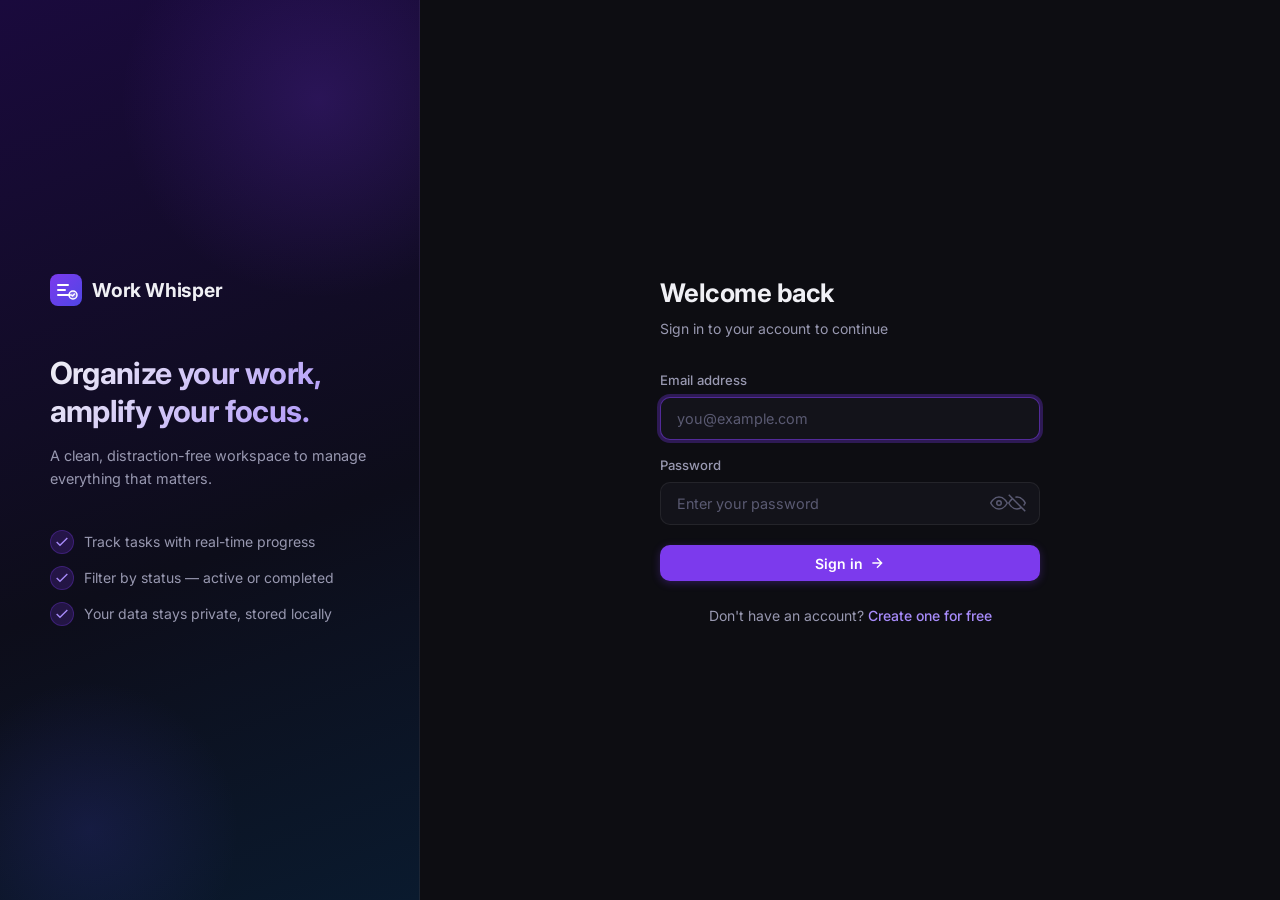
==== commit c01d5dd5: "feat: delete confirm modal, strikethrough, scroll, search, due date, priority, drag-to-reorder" ====
--- a/index.html
+++ b/index.html
@@ -23,8 +23,7 @@
           <path d="M21.5 21l1 1 2-2" stroke="white" stroke-width="1.5" stroke-linecap="round" stroke-linejoin="round"/>
           <defs>
             <linearGradient id="sidebarLogoGrad" x1="0" y1="0" x2="32" y2="32" gradientUnits="userSpaceOnUse">
-              <stop stop-color="#7c3aed"/>
-              <stop offset="1" stop-color="#4f46e5"/>
+              <stop stop-color="#7c3aed"/><stop offset="1" stop-color="#4f46e5"/>
             </linearGradient>
           </defs>
         </svg>
@@ -50,6 +49,19 @@
         <span class="nav-badge" id="badge-completed">0</span>
       </button>
     </nav>
+
+    <div class="sidebar-priority-filter">
+      <p class="sidebar-section-label">Priority</p>
+      <button type="button" class="sidebar-nav-item" data-priority="high">
+        <span class="priority-dot priority-dot--high"></span> High
+      </button>
+      <button type="button" class="sidebar-nav-item" data-priority="medium">
+        <span class="priority-dot priority-dot--medium"></span> Medium
+      </button>
+      <button type="button" class="sidebar-nav-item" data-priority="low">
+        <span class="priority-dot priority-dot--low"></span> Low
+      </button>
+    </div>
 
     <div class="sidebar-progress" id="sidebar-progress" hidden>
       <p class="sidebar-section-label">Progress</p>
@@ -89,9 +101,7 @@
       <div class="topbar-left">
         <button type="button" class="sidebar-toggle" id="sidebar-toggle" aria-label="Toggle sidebar" aria-expanded="false">
           <svg width="20" height="20" viewBox="0 0 24 24" fill="none" stroke="currentColor" stroke-width="2" aria-hidden="true">
-            <line x1="3" y1="6" x2="21" y2="6"/>
-            <line x1="3" y1="12" x2="21" y2="12"/>
-            <line x1="3" y1="18" x2="21" y2="18"/>
+            <line x1="3" y1="6" x2="21" y2="6"/><line x1="3" y1="12" x2="21" y2="12"/><line x1="3" y1="18" x2="21" y2="18"/>
           </svg>
         </button>
         <div>
@@ -116,36 +126,67 @@
     </header>
 
     <main class="content" id="main-content">
+
       <!-- Add task form -->
       <section class="add-task-section" aria-label="Add a new task">
         <form class="add-task-form" id="todo-form" autocomplete="off">
-          <label for="todo-input" class="visually-hidden">New task</label>
-          <div class="input-wrapper">
-            <span class="input-icon" aria-hidden="true">
-              <svg width="18" height="18" viewBox="0 0 24 24" fill="none" stroke="currentColor" stroke-width="2"><line x1="12" y1="5" x2="12" y2="19"/><line x1="5" y1="12" x2="19" y2="12"/></svg>
-            </span>
-            <input
-              type="text"
-              id="todo-input"
-              class="todo-input"
-              placeholder="Add a new task…"
-              maxlength="120"
-              aria-describedby="char-count"
-            >
-            <span id="char-count" class="char-count" aria-live="polite">0/120</span>
+          <div class="form-row">
+            <div class="input-wrapper">
+              <span class="input-icon" aria-hidden="true">
+                <svg width="16" height="16" viewBox="0 0 24 24" fill="none" stroke="currentColor" stroke-width="2"><line x1="12" y1="5" x2="12" y2="19"/><line x1="5" y1="12" x2="19" y2="12"/></svg>
+              </span>
+              <input type="text" id="todo-input" class="todo-input" placeholder="Add a new task…" maxlength="120" aria-describedby="char-count">
+              <span id="char-count" class="char-count" aria-live="polite">0/120</span>
+            </div>
           </div>
-          <button type="submit" class="btn btn-primary" id="add-btn" aria-label="Add task">
-            Add Task
-          </button>
+          <div class="form-meta-row">
+            <div class="form-meta-group">
+              <label for="todo-due" class="form-meta-label">
+                <svg width="13" height="13" viewBox="0 0 24 24" fill="none" stroke="currentColor" stroke-width="2" aria-hidden="true"><rect x="3" y="4" width="18" height="18" rx="2"/><line x1="16" y1="2" x2="16" y2="6"/><line x1="8" y1="2" x2="8" y2="6"/><line x1="3" y1="10" x2="21" y2="10"/></svg>
+                Due date
+              </label>
+              <input type="date" id="todo-due" class="meta-input">
+            </div>
+            <div class="form-meta-group">
+              <label for="todo-priority" class="form-meta-label">
+                <svg width="13" height="13" viewBox="0 0 24 24" fill="none" stroke="currentColor" stroke-width="2" aria-hidden="true"><path d="M4 15s1-1 4-1 5 2 8 2 4-1 4-1V3s-1 1-4 1-5-2-8-2-4 1-4 1z"/><line x1="4" y1="22" x2="4" y2="15"/></svg>
+                Priority
+              </label>
+              <select id="todo-priority" class="meta-input meta-select">
+                <option value="none">None</option>
+                <option value="low">Low</option>
+                <option value="medium">Medium</option>
+                <option value="high">High</option>
+              </select>
+            </div>
+            <button type="submit" class="btn btn-primary" id="add-btn">Add Task</button>
+          </div>
         </form>
       </section>
+
+      <!-- Search & toolbar -->
+      <div class="task-toolbar">
+        <div class="search-wrapper">
+          <span class="search-icon" aria-hidden="true">
+            <svg width="15" height="15" viewBox="0 0 24 24" fill="none" stroke="currentColor" stroke-width="2"><circle cx="11" cy="11" r="8"/><line x1="21" y1="21" x2="16.65" y2="16.65"/></svg>
+          </span>
+          <input type="search" id="search-input" class="search-input" placeholder="Search tasks…" aria-label="Search tasks">
+        </div>
+        <div class="sort-wrapper">
+          <label for="sort-select" class="visually-hidden">Sort by</label>
+          <select id="sort-select" class="meta-input meta-select sort-select" aria-label="Sort tasks">
+            <option value="order">Custom order</option>
+            <option value="created">Date created</option>
+            <option value="due">Due date</option>
+            <option value="priority">Priority</option>
+          </select>
+        </div>
+      </div>
 
       <!-- Task list -->
       <section class="task-list-section" aria-labelledby="task-list-heading">
         <h2 id="task-list-heading" class="visually-hidden">Your tasks</h2>
-
         <ul class="todo-list" id="todo-list" role="list" aria-live="polite"></ul>
-
         <div class="empty-state" id="empty-state">
           <div class="empty-icon" aria-hidden="true">
             <svg width="48" height="48" viewBox="0 0 24 24" fill="none" stroke="currentColor" stroke-width="1.5" opacity="0.4"><path d="M9 5H7a2 2 0 0 0-2 2v12a2 2 0 0 0 2 2h10a2 2 0 0 0 2-2V7a2 2 0 0 0-2-2h-2"/><rect x="9" y="3" width="6" height="4" rx="2"/><line x1="9" y1="12" x2="15" y2="12"/><line x1="9" y1="16" x2="13" y2="16"/></svg>
@@ -155,7 +196,6 @@
         </div>
       </section>
 
-      <!-- Footer actions -->
       <footer class="task-footer" id="todo-footer" hidden>
         <span id="items-left"><strong>0</strong> items left</span>
         <button type="button" class="btn btn-ghost" id="clear-completed">Clear completed</button>
@@ -166,6 +206,21 @@
   <!-- Sidebar overlay for mobile -->
   <div class="sidebar-overlay" id="sidebar-overlay" aria-hidden="true"></div>
 
+  <!-- Delete confirmation modal -->
+  <div class="modal-backdrop" id="modal-backdrop" aria-hidden="true">
+    <div class="modal" role="dialog" aria-modal="true" aria-labelledby="modal-title">
+      <div class="modal-icon" aria-hidden="true">
+        <svg width="24" height="24" viewBox="0 0 24 24" fill="none" stroke="currentColor" stroke-width="2"><polyline points="3 6 5 6 21 6"/><path d="M19 6v14a2 2 0 0 1-2 2H7a2 2 0 0 1-2-2V6m3 0V4a2 2 0 0 1 2-2h4a2 2 0 0 1 2 2v2"/></svg>
+      </div>
+      <h3 id="modal-title">Delete task?</h3>
+      <p id="modal-body">This action cannot be undone.</p>
+      <div class="modal-actions">
+        <button type="button" class="btn btn-ghost" id="modal-cancel">Cancel</button>
+        <button type="button" class="btn btn-danger" id="modal-confirm">Delete</button>
+      </div>
+    </div>
+  </div>
+
   <div class="toast-container" id="toast-container" aria-live="assertive" aria-atomic="true"></div>
 
   <script src="js/auth.js"></script>
--- a/css/style.css
+++ b/css/style.css
@@ -17,7 +17,11 @@
   --danger:       #f87171;
   --danger-bg:    rgba(248,113,113,0.1);
   --warning:      #fbbf24;
-  --sidebar-w:    240px;
+  --warning-bg:   rgba(251,191,36,0.1);
+  --priority-high:   #f87171;
+  --priority-medium: #fbbf24;
+  --priority-low:    #34d399;
+  --sidebar-w:    248px;
   --topbar-h:     64px;
   --radius-sm:    6px;
   --radius-md:    10px;
@@ -30,9 +34,7 @@
 }
 
 *, *::before, *::after { box-sizing: border-box; margin: 0; padding: 0; }
-
 html { font-size: 16px; scroll-behavior: smooth; }
-
 body {
   font-family: var(--font);
   background: var(--bg);
@@ -41,19 +43,14 @@
   line-height: 1.5;
   -webkit-font-smoothing: antialiased;
 }
-
 .visually-hidden {
   position: absolute; width: 1px; height: 1px;
   padding: 0; margin: -1px; overflow: hidden;
   clip: rect(0,0,0,0); white-space: nowrap; border: 0;
 }
 
-/* ===== Dashboard Layout ===== */
-.app-body {
-  display: flex;
-  min-height: 100vh;
-  overflow: hidden;
-}
+/* ===== Layout ===== */
+.app-body { display: flex; min-height: 100vh; overflow: hidden; }
 
 /* ===== Sidebar ===== */
 .sidebar {
@@ -68,6 +65,7 @@
   top: 0; left: 0; bottom: 0;
   z-index: 50;
   transition: transform var(--transition);
+  overflow-y: auto;
 }
 
 .sidebar-header {
@@ -79,185 +77,152 @@
   display: flex;
   align-items: center;
   gap: 0.6rem;
-  font-size: 1.05rem;
+  font-size: 1rem;
   font-weight: 700;
   letter-spacing: -0.01em;
   color: var(--text-primary);
 }
 
 .sidebar-section-label {
-  font-size: 0.7rem;
+  font-size: 0.68rem;
   font-weight: 600;
   text-transform: uppercase;
-  letter-spacing: 0.08em;
+  letter-spacing: 0.09em;
   color: var(--text-muted);
   padding: 0 1rem;
-  margin-bottom: 0.35rem;
-}
-
-.sidebar-nav {
-  padding: 1.25rem 0.75rem 0.75rem;
+  margin-bottom: 0.3rem;
+}
+
+.sidebar-nav, .sidebar-priority-filter {
+  padding: 1rem 0.75rem 0.5rem;
   display: flex;
   flex-direction: column;
-  gap: 0.2rem;
-}
+  gap: 0.15rem;
+}
+
+.sidebar-priority-filter { border-top: 1px solid var(--border); }
 
 .sidebar-nav-item {
   display: flex;
   align-items: center;
-  gap: 0.65rem;
-  padding: 0.6rem 0.75rem;
+  gap: 0.6rem;
+  padding: 0.55rem 0.75rem;
   border: none;
   border-radius: var(--radius-md);
   background: transparent;
-  color: var(--text-secondary);
-  font-family: var(--font);
-  font-size: 0.875rem;
-  font-weight: 500;
-  cursor: pointer;
-  transition: all var(--transition);
-  text-align: left;
-  width: 100%;
-}
-
-.sidebar-nav-item:hover {
-  background: var(--bg-hover);
-  color: var(--text-primary);
-}
-
-.sidebar-nav-item.active {
-  background: rgba(124,58,237,0.15);
-  color: var(--accent-light);
-}
-
-.nav-badge {
-  margin-left: auto;
-  background: var(--bg-elevated);
-  color: var(--text-muted);
-  font-size: 0.7rem;
-  font-weight: 600;
-  padding: 0.1rem 0.45rem;
-  border-radius: var(--radius-full);
-  min-width: 20px;
-  text-align: center;
-}
-
-.sidebar-nav-item.active .nav-badge {
-  background: rgba(124,58,237,0.25);
-  color: var(--accent-light);
-}
-
-/* ===== Sidebar Progress ===== */
-.sidebar-progress {
-  padding: 0 0.75rem 0.75rem;
-}
-
-.progress-card {
-  background: var(--bg-elevated);
-  border-radius: var(--radius-md);
-  padding: 0.85rem;
-  border: 1px solid var(--border);
-}
-
-.progress-bar-wrap {
-  height: 6px;
-  background: rgba(255,255,255,0.07);
-  border-radius: var(--radius-full);
-  overflow: hidden;
-  margin-bottom: 0.6rem;
-}
-
-.progress-bar-fill {
-  height: 100%;
-  background: linear-gradient(90deg, var(--accent) 0%, var(--accent-light) 100%);
-  border-radius: var(--radius-full);
-  transition: width 0.5s ease;
-  width: 0%;
-}
-
-.progress-labels {
-  display: flex;
-  justify-content: space-between;
-  font-size: 0.75rem;
-  color: var(--text-muted);
-}
-
-/* ===== Sidebar Footer ===== */
-.sidebar-footer {
-  margin-top: auto;
-  padding: 1rem 0.75rem;
-  border-top: 1px solid var(--border);
-  display: flex;
-  flex-direction: column;
-  gap: 0.75rem;
-}
-
-.sidebar-user {
-  display: flex;
-  align-items: center;
-  gap: 0.65rem;
-  padding: 0.5rem 0.25rem;
-  min-width: 0;
-}
-
-.sidebar-avatar {
-  width: 34px;
-  height: 34px;
-  border-radius: var(--radius-full);
-  background: linear-gradient(135deg, var(--accent) 0%, #4f46e5 100%);
-  display: flex;
-  align-items: center;
-  justify-content: center;
-  font-weight: 700;
-  font-size: 0.85rem;
-  flex-shrink: 0;
-  color: white;
-}
-
-.sidebar-user-info {
-  display: flex;
-  flex-direction: column;
-  min-width: 0;
-}
-
-.sidebar-user-name {
-  font-size: 0.85rem;
-  font-weight: 600;
-  white-space: nowrap;
-  overflow: hidden;
-  text-overflow: ellipsis;
-}
-
-.sidebar-user-email {
-  font-size: 0.72rem;
-  color: var(--text-muted);
-  white-space: nowrap;
-  overflow: hidden;
-  text-overflow: ellipsis;
-}
-
-.btn-logout {
-  display: flex;
-  align-items: center;
-  gap: 0.5rem;
-  width: 100%;
-  padding: 0.55rem 0.75rem;
-  background: transparent;
-  border: 1px solid var(--border);
-  border-radius: var(--radius-md);
   color: var(--text-secondary);
   font-family: var(--font);
   font-size: 0.85rem;
   font-weight: 500;
   cursor: pointer;
   transition: all var(--transition);
-}
-
-.btn-logout:hover {
-  background: var(--danger-bg);
-  border-color: rgba(248,113,113,0.25);
-  color: var(--danger);
-}
+  text-align: left;
+  width: 100%;
+}
+
+.sidebar-nav-item:hover { background: var(--bg-hover); color: var(--text-primary); }
+.sidebar-nav-item.active { background: rgba(124,58,237,0.15); color: var(--accent-light); }
+
+.nav-badge {
+  margin-left: auto;
+  background: var(--bg-elevated);
+  color: var(--text-muted);
+  font-size: 0.68rem;
+  font-weight: 600;
+  padding: 0.1rem 0.4rem;
+  border-radius: var(--radius-full);
+  min-width: 20px;
+  text-align: center;
+}
+
+.sidebar-nav-item.active .nav-badge {
+  background: rgba(124,58,237,0.25);
+  color: var(--accent-light);
+}
+
+/* Priority dots in sidebar */
+.priority-dot {
+  width: 8px; height: 8px;
+  border-radius: var(--radius-full);
+  flex-shrink: 0;
+}
+.priority-dot--high   { background: var(--priority-high); }
+.priority-dot--medium { background: var(--priority-medium); }
+.priority-dot--low    { background: var(--priority-low); }
+
+/* ===== Sidebar Progress ===== */
+.sidebar-progress {
+  padding: 0 0.75rem 0.75rem;
+  border-top: 1px solid var(--border);
+  padding-top: 1rem;
+}
+
+.progress-card {
+  background: var(--bg-elevated);
+  border-radius: var(--radius-md);
+  padding: 0.85rem;
+  border: 1px solid var(--border);
+}
+
+.progress-bar-wrap {
+  height: 5px;
+  background: rgba(255,255,255,0.07);
+  border-radius: var(--radius-full);
+  overflow: hidden;
+  margin-bottom: 0.55rem;
+}
+
+.progress-bar-fill {
+  height: 100%;
+  background: linear-gradient(90deg, var(--accent), var(--accent-light));
+  border-radius: var(--radius-full);
+  transition: width 0.5s ease;
+  width: 0%;
+}
+
+.progress-labels {
+  display: flex;
+  justify-content: space-between;
+  font-size: 0.72rem;
+  color: var(--text-muted);
+}
+
+/* ===== Sidebar Footer ===== */
+.sidebar-footer {
+  margin-top: auto;
+  padding: 1rem 0.75rem;
+  border-top: 1px solid var(--border);
+  display: flex;
+  flex-direction: column;
+  gap: 0.75rem;
+}
+
+.sidebar-user {
+  display: flex; align-items: center; gap: 0.65rem;
+  padding: 0.4rem 0.25rem; min-width: 0;
+}
+
+.sidebar-avatar {
+  width: 32px; height: 32px;
+  border-radius: var(--radius-full);
+  background: linear-gradient(135deg, var(--accent), #4f46e5);
+  display: flex; align-items: center; justify-content: center;
+  font-weight: 700; font-size: 0.82rem; flex-shrink: 0; color: white;
+}
+
+.sidebar-user-info { display: flex; flex-direction: column; min-width: 0; }
+.sidebar-user-name { font-size: 0.83rem; font-weight: 600; white-space: nowrap; overflow: hidden; text-overflow: ellipsis; }
+.sidebar-user-email { font-size: 0.7rem; color: var(--text-muted); white-space: nowrap; overflow: hidden; text-overflow: ellipsis; }
+
+.btn-logout {
+  display: flex; align-items: center; gap: 0.5rem;
+  width: 100%; padding: 0.5rem 0.75rem;
+  background: transparent; border: 1px solid var(--border);
+  border-radius: var(--radius-md); color: var(--text-secondary);
+  font-family: var(--font); font-size: 0.83rem; font-weight: 500;
+  cursor: pointer; transition: all var(--transition);
+}
+.btn-logout:hover { background: var(--danger-bg); border-color: rgba(248,113,113,0.25); color: var(--danger); }
 
 /* ===== Main Wrapper ===== */
 .main-wrapper {
@@ -274,107 +239,58 @@
   height: var(--topbar-h);
   background: var(--bg-surface);
   border-bottom: 1px solid var(--border);
-  display: flex;
-  align-items: center;
-  justify-content: space-between;
-  padding: 0 1.75rem;
-  gap: 1rem;
-  position: sticky;
-  top: 0;
-  z-index: 40;
-}
-
-.topbar-left {
-  display: flex;
-  align-items: center;
-  gap: 1rem;
-  min-width: 0;
-}
+  display: flex; align-items: center; justify-content: space-between;
+  padding: 0 1.75rem; gap: 1rem;
+  position: sticky; top: 0; z-index: 40;
+  flex-shrink: 0;
+}
+
+.topbar-left { display: flex; align-items: center; gap: 1rem; min-width: 0; }
 
 .sidebar-toggle {
-  display: none;
-  background: transparent;
-  border: none;
-  color: var(--text-secondary);
-  cursor: pointer;
-  padding: 0.4rem;
-  border-radius: var(--radius-sm);
-  transition: all var(--transition);
-  flex-shrink: 0;
-}
-
-.sidebar-toggle:hover {
-  background: var(--bg-hover);
-  color: var(--text-primary);
-}
-
-.topbar-title {
-  font-size: 1.1rem;
-  font-weight: 700;
-  letter-spacing: -0.01em;
-  white-space: nowrap;
-}
-
-.topbar-subtitle {
-  font-size: 0.78rem;
-  color: var(--text-muted);
-  white-space: nowrap;
-}
-
-.topbar-stats {
-  display: flex;
-  align-items: center;
-  gap: 0.5rem;
-  flex-shrink: 0;
-}
+  display: none; background: transparent; border: none;
+  color: var(--text-secondary); cursor: pointer;
+  padding: 0.4rem; border-radius: var(--radius-sm);
+  transition: all var(--transition); flex-shrink: 0;
+}
+.sidebar-toggle:hover { background: var(--bg-hover); color: var(--text-primary); }
+
+.topbar-title { font-size: 1.05rem; font-weight: 700; letter-spacing: -0.01em; white-space: nowrap; }
+.topbar-subtitle { font-size: 0.75rem; color: var(--text-muted); white-space: nowrap; }
+
+.topbar-stats { display: flex; align-items: center; gap: 0.5rem; flex-shrink: 0; }
 
 .stat-chip {
-  display: flex;
-  flex-direction: column;
-  align-items: center;
-  padding: 0.35rem 0.75rem;
-  background: var(--bg-elevated);
-  border: 1px solid var(--border);
-  border-radius: var(--radius-md);
-  min-width: 52px;
-}
-
-.stat-chip-value {
-  font-size: 1rem;
-  font-weight: 700;
-  line-height: 1.2;
-}
-
-.stat-chip-label {
-  font-size: 0.65rem;
-  color: var(--text-muted);
-  text-transform: uppercase;
-  letter-spacing: 0.05em;
-}
-
+  display: flex; flex-direction: column; align-items: center;
+  padding: 0.3rem 0.7rem;
+  background: var(--bg-elevated); border: 1px solid var(--border);
+  border-radius: var(--radius-md); min-width: 48px;
+}
+.stat-chip-value { font-size: 0.95rem; font-weight: 700; line-height: 1.2; }
+.stat-chip-label { font-size: 0.62rem; color: var(--text-muted); text-transform: uppercase; letter-spacing: 0.05em; }
 .stat-chip--active .stat-chip-value { color: var(--accent-light); }
 .stat-chip--done .stat-chip-value   { color: var(--success); }
 
-/* ===== Content Area ===== */
+/* ===== Content (scrollable) ===== */
 .content {
   flex: 1;
-  padding: 2rem 1.75rem;
-  max-width: 760px;
+  padding: 1.75rem;
+  max-width: 800px;
   width: 100%;
+  overflow-y: auto;
 }
 
 /* ===== Add Task Form ===== */
-.add-task-section {
-  margin-bottom: 1.75rem;
-}
+.add-task-section { margin-bottom: 1.25rem; }
 
 .add-task-form {
-  display: flex;
-  gap: 0.75rem;
   background: var(--bg-surface);
   border: 1px solid var(--border);
   border-radius: var(--radius-lg);
-  padding: 0.75rem;
+  padding: 1rem;
+  display: flex;
+  flex-direction: column;
+  gap: 0.75rem;
   transition: border-color var(--transition), box-shadow var(--transition);
 }
 
@@ -383,671 +299,513 @@
   box-shadow: 0 0 0 3px var(--accent-glow);
 }
 
+.form-row { display: flex; gap: 0.75rem; align-items: center; }
+
 .input-wrapper {
-  flex: 1;
-  position: relative;
-  display: flex;
-  align-items: center;
+  flex: 1; position: relative;
+  display: flex; align-items: center;
 }
 
 .input-icon {
-  position: absolute;
-  left: 0.75rem;
-  color: var(--text-muted);
-  display: flex;
-  pointer-events: none;
+  position: absolute; left: 0.75rem;
+  color: var(--text-muted); display: flex; pointer-events: none;
 }
 
 .todo-input {
   width: 100%;
-  padding: 0.65rem 3.5rem 0.65rem 2.5rem;
-  background: transparent;
-  border: none;
-  color: var(--text-primary);
-  font-family: var(--font);
-  font-size: 0.95rem;
-}
-
+  padding: 0.6rem 3.5rem 0.6rem 2.4rem;
+  background: transparent; border: none;
+  color: var(--text-primary); font-family: var(--font); font-size: 0.95rem;
+}
 .todo-input::placeholder { color: var(--text-muted); }
 .todo-input:focus { outline: none; }
 
 .char-count {
-  position: absolute;
-  right: 0.5rem;
-  font-size: 0.68rem;
-  color: var(--text-muted);
-  pointer-events: none;
-}
-
+  position: absolute; right: 0.5rem;
+  font-size: 0.66rem; color: var(--text-muted); pointer-events: none;
+}
 .char-count.warning { color: var(--warning); }
+
+.form-meta-row {
+  display: flex; gap: 0.75rem; align-items: center; flex-wrap: wrap;
+  border-top: 1px solid var(--border); padding-top: 0.75rem;
+}
+
+.form-meta-group { display: flex; align-items: center; gap: 0.5rem; }
+
+.form-meta-label {
+  display: flex; align-items: center; gap: 0.3rem;
+  font-size: 0.75rem; font-weight: 500; color: var(--text-muted);
+  white-space: nowrap;
+}
+
+.meta-input {
+  padding: 0.4rem 0.65rem;
+  background: var(--bg-elevated);
+  border: 1px solid var(--border);
+  border-radius: var(--radius-sm);
+  color: var(--text-primary);
+  font-family: var(--font); font-size: 0.8rem;
+  transition: border-color var(--transition);
+  cursor: pointer;
+}
+.meta-input:focus { outline: none; border-color: var(--border-focus); }
+.meta-input::-webkit-calendar-picker-indicator { filter: invert(0.5); cursor: pointer; }
+
+.meta-select {
+  appearance: none;
+  -webkit-appearance: none;
+  background-image: url("data:image/svg+xml,%3Csvg xmlns='http://www.w3.org/2000/svg' width='12' height='12' viewBox='0 0 24 24' fill='none' stroke='%235a5a72' stroke-width='2'%3E%3Cpolyline points='6 9 12 15 18 9'/%3E%3C/svg%3E");
+  background-repeat: no-repeat;
+  background-position: right 0.5rem center;
+  padding-right: 1.75rem;
+}
+
+/* ===== Task Toolbar (Search + Sort) ===== */
+.task-toolbar {
+  display: flex; gap: 0.75rem; align-items: center;
+  margin-bottom: 1rem;
+}
+
+.search-wrapper {
+  flex: 1; position: relative; display: flex; align-items: center;
+}
+
+.search-icon {
+  position: absolute; left: 0.75rem;
+  color: var(--text-muted); display: flex; pointer-events: none;
+}
+
+.search-input {
+  width: 100%;
+  padding: 0.55rem 1rem 0.55rem 2.25rem;
+  background: var(--bg-surface); border: 1px solid var(--border);
+  border-radius: var(--radius-md); color: var(--text-primary);
+  font-family: var(--font); font-size: 0.85rem;
+  transition: border-color var(--transition), box-shadow var(--transition);
+}
+.search-input::placeholder { color: var(--text-muted); }
+.search-input:focus {
+  outline: none;
+  border-color: var(--border-focus);
+  box-shadow: 0 0 0 3px var(--accent-glow);
+}
+
+.sort-select { min-width: 140px; }
 
 /* ===== Buttons ===== */
 .btn {
-  display: inline-flex;
-  align-items: center;
-  justify-content: center;
-  gap: 0.4rem;
-  padding: 0.65rem 1.1rem;
-  border: none;
-  border-radius: var(--radius-md);
-  font-family: var(--font);
-  font-size: 0.875rem;
-  font-weight: 600;
-  cursor: pointer;
-  transition: all var(--transition);
-  white-space: nowrap;
-}
-
+  display: inline-flex; align-items: center; justify-content: center; gap: 0.4rem;
+  padding: 0.6rem 1.1rem; border: none; border-radius: var(--radius-md);
+  font-family: var(--font); font-size: 0.875rem; font-weight: 600;
+  cursor: pointer; transition: all var(--transition); white-space: nowrap;
+}
 .btn-primary {
-  background: var(--accent);
-  color: white;
+  background: var(--accent); color: white;
   box-shadow: 0 2px 8px var(--accent-glow);
 }
-
-.btn-primary:hover {
-  background: #6d28d9;
-  transform: translateY(-1px);
-  box-shadow: 0 4px 14px var(--accent-glow);
-}
-
+.btn-primary:hover { background: #6d28d9; transform: translateY(-1px); box-shadow: 0 4px 14px var(--accent-glow); }
 .btn-primary:active { transform: translateY(0); }
-
-.btn-primary:disabled {
-  opacity: 0.5;
-  cursor: not-allowed;
-  transform: none;
-}
+.btn-primary:disabled { opacity: 0.5; cursor: not-allowed; transform: none; }
 
 .btn-ghost {
-  background: transparent;
-  color: var(--text-secondary);
-  padding: 0.45rem 0.75rem;
-  font-size: 0.82rem;
-  font-weight: 500;
-  border: 1px solid var(--border);
-  border-radius: var(--radius-md);
-}
-
-.btn-ghost:hover {
-  color: var(--danger);
-  background: var(--danger-bg);
-  border-color: rgba(248,113,113,0.25);
-}
-
-.btn-ghost:disabled {
-  opacity: 0.4;
-  cursor: not-allowed;
-}
+  background: transparent; color: var(--text-secondary);
+  padding: 0.45rem 0.75rem; font-size: 0.82rem; font-weight: 500;
+  border: 1px solid var(--border); border-radius: var(--radius-md);
+}
+.btn-ghost:hover { color: var(--danger); background: var(--danger-bg); border-color: rgba(248,113,113,0.25); }
+.btn-ghost:disabled { opacity: 0.4; cursor: not-allowed; }
+
+.btn-danger {
+  background: var(--danger); color: white;
+  box-shadow: 0 2px 8px rgba(248,113,113,0.3);
+}
+.btn-danger:hover { background: #ef4444; transform: translateY(-1px); }
+.btn-danger:active { transform: translateY(0); }
 
 .btn-icon {
-  width: 32px;
-  height: 32px;
-  padding: 0;
-  background: transparent;
-  border: none;
-  border-radius: var(--radius-sm);
-  color: var(--text-muted);
-  cursor: pointer;
-  display: flex;
-  align-items: center;
-  justify-content: center;
-  transition: all var(--transition);
-  flex-shrink: 0;
-}
-
+  width: 30px; height: 30px; padding: 0;
+  background: transparent; border: none; border-radius: var(--radius-sm);
+  color: var(--text-muted); cursor: pointer;
+  display: flex; align-items: center; justify-content: center;
+  transition: all var(--transition); flex-shrink: 0;
+}
 .btn-icon:hover { background: var(--bg-hover); color: var(--text-primary); }
 .btn-icon.delete:hover { color: var(--danger); background: var(--danger-bg); }
 .btn-icon.edit:hover   { color: var(--accent-light); background: rgba(124,58,237,0.12); }
 
-/* ===== Todo List ===== */
-.task-list-section { margin-bottom: 1.5rem; }
+/* ===== Task List (scrollable container) ===== */
+.task-list-section {
+  margin-bottom: 1.5rem;
+}
 
 .todo-list {
   list-style: none;
   display: flex;
   flex-direction: column;
-  gap: 0.4rem;
-}
-
+  gap: 0.35rem;
+  max-height: calc(100vh - 340px);
+  overflow-y: auto;
+  padding-right: 2px;
+  /* custom scrollbar */
+  scrollbar-width: thin;
+  scrollbar-color: var(--bg-elevated) transparent;
+}
+
+.todo-list::-webkit-scrollbar { width: 5px; }
+.todo-list::-webkit-scrollbar-track { background: transparent; }
+.todo-list::-webkit-scrollbar-thumb { background: var(--bg-elevated); border-radius: var(--radius-full); }
+.todo-list::-webkit-scrollbar-thumb:hover { background: var(--text-muted); }
+
+/* ===== Todo Item ===== */
 .todo-item {
   display: flex;
   align-items: center;
-  gap: 0.75rem;
-  padding: 0.875rem 1rem;
+  gap: 0.65rem;
+  padding: 0.8rem 0.9rem;
   background: var(--bg-surface);
   border: 1px solid var(--border);
+  border-left: 3px solid transparent;
   border-radius: var(--radius-md);
-  animation: itemEnter 0.25s ease;
+  animation: itemEnter 0.22s ease;
   transition: all var(--transition);
-}
-
+  cursor: default;
+}
 .todo-item:hover {
   background: var(--bg-elevated);
   border-color: rgba(255,255,255,0.1);
-}
-
-.todo-item.removing {
-  animation: itemExit 0.22s ease forwards;
-}
-
-.todo-item.completed {
-  opacity: 0.55;
-}
-
+  border-left-color: transparent;
+}
+.todo-item.removing { animation: itemExit 0.22s ease forwards; }
+.todo-item.completed { opacity: 0.5; }
 .todo-item.completed .todo-text {
   text-decoration: line-through;
+  text-decoration-color: var(--text-muted);
   color: var(--text-muted);
 }
 
+/* Due date coloring */
+.todo-item--overdue { border-left-color: var(--danger) !important; }
+.todo-item--due-soon { border-left-color: var(--warning) !important; }
+
+/* Drag states */
+.todo-item.dragging { opacity: 0.4; }
+.todo-item.drag-over {
+  background: rgba(124,58,237,0.08);
+  border-color: rgba(124,58,237,0.4);
+}
+
 @keyframes itemEnter {
-  from { opacity: 0; transform: translateY(-6px); }
+  from { opacity: 0; transform: translateY(-5px); }
   to   { opacity: 1; transform: translateY(0); }
 }
-
 @keyframes itemExit {
   to { opacity: 0; transform: translateX(10px); height: 0; padding: 0; margin: 0; border: none; }
 }
 
-/* Custom Checkbox */
-.todo-checkbox {
-  position: relative;
-  width: 20px;
-  height: 20px;
-  flex-shrink: 0;
-  cursor: pointer;
-}
-
-.todo-checkbox input {
-  position: absolute;
-  opacity: 0;
-  width: 100%;
-  height: 100%;
-  cursor: pointer;
-  z-index: 1;
-}
-
-.checkbox-custom {
-  width: 20px;
-  height: 20px;
-  border: 2px solid var(--text-muted);
-  border-radius: 5px;
+/* Drag handle */
+.drag-handle {
+  color: var(--text-muted);
+  cursor: grab;
   display: flex;
   align-items: center;
-  justify-content: center;
-  transition: all var(--transition);
-}
-
-.todo-checkbox input:focus-visible + .checkbox-custom {
-  box-shadow: 0 0 0 3px var(--accent-glow);
-}
-
-.todo-checkbox input:checked + .checkbox-custom {
-  background: var(--success);
-  border-color: var(--success);
-}
-
-.checkbox-custom svg {
-  width: 12px;
-  height: 12px;
-  stroke: white;
-  stroke-width: 3;
-  opacity: 0;
-  transform: scale(0.5);
-  transition: all var(--transition);
-}
-
-.todo-checkbox input:checked + .checkbox-custom svg {
-  opacity: 1;
-  transform: scale(1);
-}
-
-.todo-content {
-  flex: 1;
-  min-width: 0;
-}
-
-.todo-text {
-  display: block;
-  font-size: 0.9rem;
-  word-break: break-word;
-  cursor: default;
-}
-
-.todo-date {
-  font-size: 0.7rem;
-  color: var(--text-muted);
-  margin-top: 0.1rem;
-}
-
-.todo-actions {
-  display: flex;
-  gap: 0.2rem;
   opacity: 0;
   transition: opacity var(--transition);
-}
-
+  flex-shrink: 0;
+}
+.todo-item:hover .drag-handle { opacity: 1; }
+.drag-handle:active { cursor: grabbing; }
+
+/* Checkbox */
+.todo-checkbox {
+  position: relative; width: 18px; height: 18px;
+  flex-shrink: 0; cursor: pointer;
+}
+.todo-checkbox input {
+  position: absolute; opacity: 0;
+  width: 100%; height: 100%; cursor: pointer; z-index: 1;
+}
+.checkbox-custom {
+  width: 18px; height: 18px;
+  border: 2px solid var(--text-muted);
+  border-radius: 4px;
+  display: flex; align-items: center; justify-content: center;
+  transition: all var(--transition);
+}
+.todo-checkbox input:focus-visible + .checkbox-custom { box-shadow: 0 0 0 3px var(--accent-glow); }
+.todo-checkbox input:checked + .checkbox-custom {
+  background: transparent;
+  border-color: var(--text-muted);
+}
+.checkbox-custom svg {
+  width: 10px; height: 10px;
+  stroke: var(--success); stroke-width: 3;
+  opacity: 0; transform: scale(0.5);
+  transition: all var(--transition);
+}
+.todo-checkbox input:checked + .checkbox-custom svg {
+  opacity: 1; transform: scale(1);
+}
+
+/* Content */
+.todo-content { flex: 1; min-width: 0; }
+.todo-text { display: block; font-size: 0.875rem; word-break: break-word; }
+.todo-meta {
+  display: flex; align-items: center; gap: 0.6rem; margin-top: 0.2rem; flex-wrap: wrap;
+}
+.todo-created {
+  font-size: 0.68rem; color: var(--text-muted);
+}
+.todo-due {
+  font-size: 0.68rem;
+  color: var(--text-secondary);
+  background: var(--bg-elevated);
+  border: 1px solid var(--border);
+  border-radius: var(--radius-full);
+  padding: 0.05rem 0.45rem;
+  display: flex; align-items: center; gap: 0.25rem;
+}
+.todo-item--overdue .todo-due  { color: var(--danger);  border-color: rgba(248,113,113,0.3); background: var(--danger-bg); }
+.todo-item--due-soon .todo-due { color: var(--warning); border-color: rgba(251,191,36,0.3);  background: var(--warning-bg); }
+
+/* Priority badge */
+.priority-badge {
+  font-size: 0.62rem;
+  font-weight: 700;
+  text-transform: uppercase;
+  letter-spacing: 0.06em;
+  padding: 0.15rem 0.5rem;
+  border-radius: var(--radius-full);
+  flex-shrink: 0;
+}
+.priority-badge--high   { background: rgba(248,113,113,0.15); color: var(--priority-high);   border: 1px solid rgba(248,113,113,0.25); }
+.priority-badge--medium { background: rgba(251,191,36,0.12);  color: var(--priority-medium); border: 1px solid rgba(251,191,36,0.25);  }
+.priority-badge--low    { background: rgba(52,211,153,0.1);   color: var(--priority-low);    border: 1px solid rgba(52,211,153,0.25);  }
+
+.todo-actions {
+  display: flex; gap: 0.15rem;
+  opacity: 0; transition: opacity var(--transition);
+}
 .todo-item:hover .todo-actions,
-.todo-item:focus-within .todo-actions {
-  opacity: 1;
-}
+.todo-item:focus-within .todo-actions { opacity: 1; }
 
 .todo-edit-input {
-  width: 100%;
-  padding: 0.3rem 0.5rem;
-  background: var(--bg);
-  border: 1px solid var(--accent);
-  border-radius: var(--radius-sm);
-  color: var(--text-primary);
-  font-family: var(--font);
-  font-size: 0.9rem;
-}
-
-.todo-edit-input:focus {
-  outline: none;
-  box-shadow: 0 0 0 2px var(--accent-glow);
-}
+  width: 100%; padding: 0.25rem 0.45rem;
+  background: var(--bg); border: 1px solid var(--accent);
+  border-radius: var(--radius-sm); color: var(--text-primary);
+  font-family: var(--font); font-size: 0.875rem;
+}
+.todo-edit-input:focus { outline: none; box-shadow: 0 0 0 2px var(--accent-glow); }
 
 /* ===== Empty State ===== */
-.empty-state {
-  text-align: center;
-  padding: 3.5rem 1rem;
-  color: var(--text-secondary);
-}
-
+.empty-state { text-align: center; padding: 3rem 1rem; }
 .empty-state.hidden { display: none; }
-
-.empty-icon {
-  display: flex;
-  justify-content: center;
-  margin-bottom: 1rem;
-  color: var(--text-muted);
-}
-
-.empty-state h3 {
-  font-size: 1rem;
-  font-weight: 600;
-  color: var(--text-primary);
-  margin-bottom: 0.35rem;
-}
-
-.empty-state p {
-  font-size: 0.875rem;
-  color: var(--text-muted);
-}
+.empty-icon { display: flex; justify-content: center; margin-bottom: 0.85rem; color: var(--text-muted); }
+.empty-state h3 { font-size: 0.95rem; font-weight: 600; color: var(--text-primary); margin-bottom: 0.3rem; }
+.empty-state p { font-size: 0.82rem; color: var(--text-muted); }
 
 /* ===== Task Footer ===== */
 .task-footer {
-  display: flex;
-  align-items: center;
-  justify-content: space-between;
-  padding-top: 1rem;
-  border-top: 1px solid var(--border);
-  font-size: 0.82rem;
-  color: var(--text-secondary);
-}
-
-.task-footer strong {
-  color: var(--accent-light);
-  font-weight: 600;
-}
+  display: flex; align-items: center; justify-content: space-between;
+  padding-top: 0.9rem; border-top: 1px solid var(--border);
+  font-size: 0.8rem; color: var(--text-secondary);
+}
+.task-footer strong { color: var(--accent-light); font-weight: 600; }
+
+/* ===== Delete Confirm Modal ===== */
+.modal-backdrop {
+  display: none;
+  position: fixed; inset: 0;
+  background: rgba(0,0,0,0.65);
+  backdrop-filter: blur(4px);
+  z-index: 100;
+  align-items: center; justify-content: center;
+}
+.modal-backdrop.open { display: flex; }
+
+.modal {
+  background: var(--bg-surface);
+  border: 1px solid var(--border);
+  border-radius: var(--radius-lg);
+  padding: 1.75rem;
+  max-width: 380px;
+  width: 90%;
+  box-shadow: var(--shadow-md);
+  animation: modalIn 0.2s ease;
+  text-align: center;
+}
+
+@keyframes modalIn {
+  from { opacity: 0; transform: scale(0.95) translateY(-8px); }
+  to   { opacity: 1; transform: scale(1) translateY(0); }
+}
+
+.modal-icon {
+  width: 48px; height: 48px;
+  background: var(--danger-bg);
+  border: 1px solid rgba(248,113,113,0.2);
+  border-radius: var(--radius-full);
+  display: flex; align-items: center; justify-content: center;
+  margin: 0 auto 1rem;
+  color: var(--danger);
+}
+
+.modal h3 {
+  font-size: 1rem; font-weight: 700;
+  margin-bottom: 0.4rem; color: var(--text-primary);
+}
+
+.modal p {
+  font-size: 0.85rem; color: var(--text-secondary);
+  margin-bottom: 1.5rem;
+  word-break: break-word;
+}
+
+.modal-actions {
+  display: flex; gap: 0.75rem; justify-content: center;
+}
+
+.modal-actions .btn { min-width: 100px; }
 
 /* ===== Toast ===== */
 .toast-container {
-  position: fixed;
-  bottom: 1.5rem;
-  left: 50%;
-  transform: translateX(-50%);
-  z-index: 200;
-  display: flex;
-  flex-direction: column;
-  gap: 0.5rem;
-  pointer-events: none;
-}
-
+  position: fixed; bottom: 1.5rem; left: 50%; transform: translateX(-50%);
+  z-index: 200; display: flex; flex-direction: column; gap: 0.5rem; pointer-events: none;
+}
 .toast {
-  padding: 0.65rem 1.1rem;
+  padding: 0.6rem 1.1rem;
   background: rgba(26,26,36,0.97);
   backdrop-filter: blur(12px);
   border: 1px solid var(--border);
   border-radius: var(--radius-full);
-  font-size: 0.82rem;
-  color: var(--text-primary);
+  font-size: 0.8rem; color: var(--text-primary);
   box-shadow: var(--shadow-md);
-  animation: toastIn 0.25s ease, toastOut 0.25s ease 2.2s forwards;
+  animation: toastIn 0.22s ease, toastOut 0.22s ease 2.2s forwards;
   white-space: nowrap;
 }
-
 .toast.success { border-color: rgba(52,211,153,0.3); }
 .toast.error   { border-color: rgba(248,113,113,0.3); }
-
 @keyframes toastIn  { from { opacity: 0; transform: translateY(10px); } to { opacity: 1; transform: translateY(0); } }
 @keyframes toastOut { to   { opacity: 0; transform: translateY(-6px); } }
 
 /* ===== Sidebar Overlay (mobile) ===== */
 .sidebar-overlay {
-  display: none;
-  position: fixed;
-  inset: 0;
-  background: rgba(0,0,0,0.6);
-  z-index: 45;
-  opacity: 0;
-  transition: opacity var(--transition);
-}
-
-.sidebar-overlay.visible {
-  opacity: 1;
-}
+  display: none; position: fixed; inset: 0;
+  background: rgba(0,0,0,0.6); z-index: 45;
+  opacity: 0; transition: opacity var(--transition);
+}
+.sidebar-overlay.visible { opacity: 1; }
 
 /* ===== Auth Pages ===== */
-.auth-body {
-  display: block;
-  min-height: 100vh;
-}
-
-.auth-layout {
-  display: flex;
-  min-height: 100vh;
-}
-
-/* Left branding panel */
+.auth-body { display: block; min-height: 100vh; }
+.auth-layout { display: flex; min-height: 100vh; }
+
 .auth-brand-panel {
-  width: 420px;
-  flex-shrink: 0;
+  width: 420px; flex-shrink: 0;
   background: linear-gradient(160deg, #1a0a3d 0%, #0d0d1a 60%, #0a1a2e 100%);
   border-right: 1px solid var(--border);
-  display: flex;
-  align-items: center;
-  justify-content: center;
-  padding: 3rem 2.5rem;
-  position: relative;
-  overflow: hidden;
-}
-
+  display: flex; align-items: center; justify-content: center;
+  padding: 3rem 2.5rem; position: relative; overflow: hidden;
+}
 .auth-brand-panel::before {
-  content: '';
-  position: absolute;
-  width: 400px;
-  height: 400px;
+  content: ''; position: absolute; width: 400px; height: 400px;
   background: radial-gradient(circle, rgba(124,58,237,0.2) 0%, transparent 70%);
-  top: -100px;
-  right: -100px;
-  pointer-events: none;
-}
-
+  top: -100px; right: -100px; pointer-events: none;
+}
 .auth-brand-panel::after {
-  content: '';
-  position: absolute;
-  width: 300px;
-  height: 300px;
+  content: ''; position: absolute; width: 300px; height: 300px;
   background: radial-gradient(circle, rgba(79,70,229,0.15) 0%, transparent 70%);
-  bottom: -80px;
-  left: -60px;
-  pointer-events: none;
-}
-
-.brand-content {
-  position: relative;
-  z-index: 1;
-  max-width: 320px;
-}
-
-.brand-logo {
-  display: flex;
-  align-items: center;
-  gap: 0.65rem;
-  margin-bottom: 3rem;
-}
-
-.brand-name {
-  font-size: 1.2rem;
-  font-weight: 700;
-  letter-spacing: -0.01em;
-}
-
-.brand-hero {
-  margin-bottom: 2.5rem;
-}
-
+  bottom: -80px; left: -60px; pointer-events: none;
+}
+.brand-content { position: relative; z-index: 1; max-width: 320px; }
+.brand-logo { display: flex; align-items: center; gap: 0.65rem; margin-bottom: 3rem; }
+.brand-name { font-size: 1.2rem; font-weight: 700; letter-spacing: -0.01em; }
+.brand-hero { margin-bottom: 2.5rem; }
 .brand-hero h2 {
-  font-size: 1.9rem;
-  font-weight: 700;
-  line-height: 1.25;
-  letter-spacing: -0.02em;
-  margin-bottom: 0.85rem;
+  font-size: 1.9rem; font-weight: 700; line-height: 1.25;
+  letter-spacing: -0.02em; margin-bottom: 0.85rem;
   background: linear-gradient(135deg, #f0f0f5 0%, var(--accent-light) 100%);
-  -webkit-background-clip: text;
-  -webkit-text-fill-color: transparent;
-  background-clip: text;
-}
-
-.brand-hero p {
-  font-size: 0.9rem;
-  color: var(--text-secondary);
-  line-height: 1.6;
-}
-
-.brand-features {
-  list-style: none;
-  display: flex;
-  flex-direction: column;
-  gap: 0.75rem;
-}
-
-.brand-features li {
-  display: flex;
-  align-items: center;
-  gap: 0.65rem;
-  font-size: 0.875rem;
-  color: var(--text-secondary);
-}
-
+  -webkit-background-clip: text; -webkit-text-fill-color: transparent; background-clip: text;
+}
+.brand-hero p { font-size: 0.9rem; color: var(--text-secondary); line-height: 1.6; }
+.brand-features { list-style: none; display: flex; flex-direction: column; gap: 0.75rem; }
+.brand-features li { display: flex; align-items: center; gap: 0.65rem; font-size: 0.875rem; color: var(--text-secondary); }
 .feature-icon {
-  width: 24px;
-  height: 24px;
-  border-radius: var(--radius-full);
-  background: rgba(124,58,237,0.2);
-  border: 1px solid rgba(124,58,237,0.3);
-  display: flex;
-  align-items: center;
-  justify-content: center;
-  flex-shrink: 0;
-  color: var(--accent-light);
-}
-
-/* Right form panel */
+  width: 24px; height: 24px; border-radius: var(--radius-full);
+  background: rgba(124,58,237,0.2); border: 1px solid rgba(124,58,237,0.3);
+  display: flex; align-items: center; justify-content: center;
+  flex-shrink: 0; color: var(--accent-light);
+}
 .auth-form-panel {
-  flex: 1;
-  display: flex;
-  align-items: center;
-  justify-content: center;
-  padding: 2.5rem 2rem;
-  background: var(--bg);
-}
-
-.auth-form-inner {
-  width: 100%;
-  max-width: 380px;
-}
-
-.auth-form-header {
-  margin-bottom: 2rem;
-}
-
-.auth-form-header h1 {
-  font-size: 1.6rem;
-  font-weight: 700;
-  letter-spacing: -0.02em;
-  margin-bottom: 0.35rem;
-}
-
-.auth-form-header p {
-  font-size: 0.875rem;
-  color: var(--text-secondary);
-}
-
-.auth-form {
-  display: flex;
-  flex-direction: column;
-  gap: 1rem;
-}
-
-.form-group {
-  display: flex;
-  flex-direction: column;
-  gap: 0.4rem;
-}
-
-.form-group label {
-  font-size: 0.82rem;
-  font-weight: 500;
-  color: var(--text-secondary);
-}
-
+  flex: 1; display: flex; align-items: center; justify-content: center;
+  padding: 2.5rem 2rem; background: var(--bg);
+}
+.auth-form-inner { width: 100%; max-width: 380px; }
+.auth-form-header { margin-bottom: 2rem; }
+.auth-form-header h1 { font-size: 1.6rem; font-weight: 700; letter-spacing: -0.02em; margin-bottom: 0.35rem; }
+.auth-form-header p { font-size: 0.875rem; color: var(--text-secondary); }
+.auth-form { display: flex; flex-direction: column; gap: 1rem; }
+.form-group { display: flex; flex-direction: column; gap: 0.4rem; }
+.form-group label { font-size: 0.82rem; font-weight: 500; color: var(--text-secondary); }
 .auth-input {
-  width: 100%;
-  padding: 0.75rem 1rem;
-  background: var(--bg-surface);
-  border: 1px solid var(--border);
-  border-radius: var(--radius-md);
-  color: var(--text-primary);
-  font-family: var(--font);
-  font-size: 0.9rem;
+  width: 100%; padding: 0.75rem 1rem;
+  background: var(--bg-surface); border: 1px solid var(--border);
+  border-radius: var(--radius-md); color: var(--text-primary);
+  font-family: var(--font); font-size: 0.9rem;
   transition: border-color var(--transition), box-shadow var(--transition);
 }
-
 .auth-input::placeholder { color: var(--text-muted); }
-
-.auth-input:focus {
-  outline: none;
-  border-color: var(--border-focus);
-  box-shadow: 0 0 0 3px var(--accent-glow);
-}
-
+.auth-input:focus { outline: none; border-color: var(--border-focus); box-shadow: 0 0 0 3px var(--accent-glow); }
 .password-wrapper { position: relative; }
-
 .password-wrapper .auth-input { padding-right: 2.75rem; }
-
 .toggle-password {
-  position: absolute;
-  right: 0.65rem;
-  top: 50%;
-  transform: translateY(-50%);
-  background: none;
-  border: none;
-  color: var(--text-muted);
-  cursor: pointer;
-  padding: 0.25rem;
-  display: flex;
-  align-items: center;
-  border-radius: var(--radius-sm);
-  transition: color var(--transition);
-}
-
+  position: absolute; right: 0.65rem; top: 50%; transform: translateY(-50%);
+  background: none; border: none; color: var(--text-muted); cursor: pointer;
+  padding: 0.25rem; display: flex; align-items: center;
+  border-radius: var(--radius-sm); transition: color var(--transition);
+}
 .toggle-password:hover { color: var(--text-primary); }
-
 .form-error {
-  font-size: 0.82rem;
-  color: var(--danger);
-  background: var(--danger-bg);
-  padding: 0.6rem 0.85rem;
-  border-radius: var(--radius-sm);
+  font-size: 0.82rem; color: var(--danger); background: var(--danger-bg);
+  padding: 0.6rem 0.85rem; border-radius: var(--radius-sm);
   border: 1px solid rgba(248,113,113,0.2);
 }
-
 .btn-full { width: 100%; margin-top: 0.25rem; }
-
-.auth-switch {
-  text-align: center;
-  margin-top: 1.5rem;
-  font-size: 0.875rem;
-  color: var(--text-secondary);
-}
-
-.auth-switch a {
-  color: var(--accent-light);
-  text-decoration: none;
-  font-weight: 500;
-  transition: color var(--transition);
-}
-
-.auth-switch a:hover {
-  color: var(--accent);
-  text-decoration: underline;
-}
+.auth-switch { text-align: center; margin-top: 1.5rem; font-size: 0.875rem; color: var(--text-secondary); }
+.auth-switch a { color: var(--accent-light); text-decoration: none; font-weight: 500; transition: color var(--transition); }
+.auth-switch a:hover { color: var(--accent); text-decoration: underline; }
 
 /* ===== Responsive ===== */
 @media (max-width: 900px) {
-  .auth-brand-panel {
-    width: 340px;
-    padding: 2.5rem 2rem;
-  }
-
+  .auth-brand-panel { width: 340px; padding: 2.5rem 2rem; }
   .brand-hero h2 { font-size: 1.6rem; }
 }
 
 @media (max-width: 700px) {
-  /* Hide brand panel on small screens */
   .auth-brand-panel { display: none; }
-
-  .auth-form-panel {
-    padding: 2rem 1.25rem;
-    align-items: flex-start;
-    padding-top: 3rem;
-  }
-
-  /* Sidebar becomes a drawer */
-  .sidebar {
-    transform: translateX(-100%);
-  }
-
-  .sidebar.open {
-    transform: translateX(0);
-    box-shadow: 4px 0 24px rgba(0,0,0,0.6);
-  }
-
-  .sidebar-overlay {
-    display: block;
-  }
-
-  .main-wrapper {
-    margin-left: 0;
-  }
-
-  .sidebar-toggle {
-    display: flex;
-  }
-
-  .topbar {
-    padding: 0 1rem;
-  }
-
-  .topbar-stats {
-    display: none;
-  }
-
-  .content {
-    padding: 1.25rem 1rem;
-  }
-
-  .add-task-form {
-    flex-direction: column;
-  }
-
-  .btn-primary {
-    width: 100%;
-  }
-
-  .task-footer {
-    flex-direction: column;
-    gap: 0.75rem;
-    text-align: center;
-  }
+  .auth-form-panel { padding: 2rem 1.25rem; align-items: flex-start; padding-top: 3rem; }
+  .sidebar { transform: translateX(-100%); }
+  .sidebar.open { transform: translateX(0); box-shadow: 4px 0 24px rgba(0,0,0,0.6); }
+  .sidebar-overlay { display: block; }
+  .main-wrapper { margin-left: 0; }
+  .sidebar-toggle { display: flex; }
+  .topbar { padding: 0 1rem; }
+  .topbar-stats { display: none; }
+  .content { padding: 1rem; }
+  .form-meta-row { flex-direction: column; align-items: stretch; }
+  .form-meta-group { justify-content: space-between; }
+  .meta-input { flex: 1; }
+  .task-toolbar { flex-direction: column; }
+  .sort-select { width: 100%; }
+  .task-footer { flex-direction: column; gap: 0.75rem; text-align: center; }
+  .todo-list { max-height: 55vh; }
+  .modal-actions { flex-direction: column; }
+  .modal-actions .btn { width: 100%; }
 }
 
 @media (max-width: 480px) {
-  .todo-actions {
-    opacity: 1;
-  }
+  .todo-actions { opacity: 1; }
+  .drag-handle { opacity: 1; }
 }
 
 @media (prefers-reduced-motion: reduce) {
